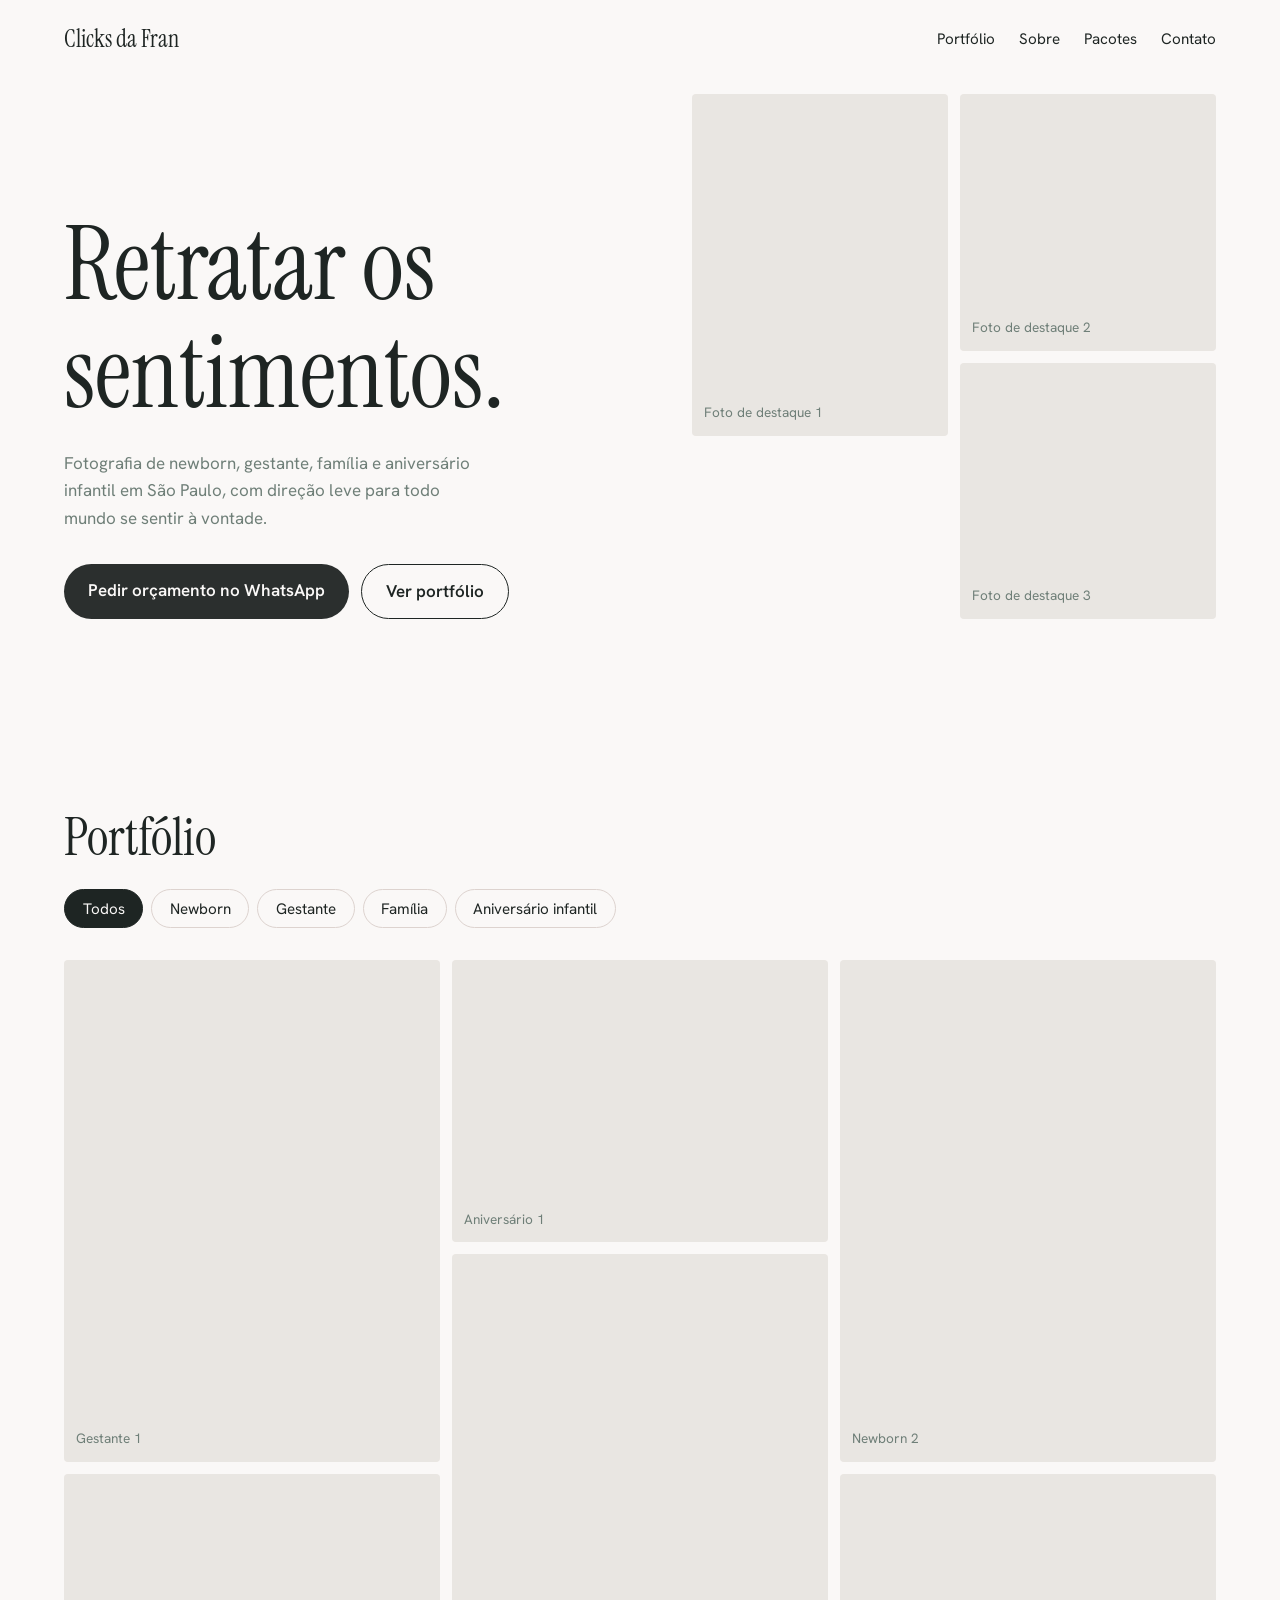
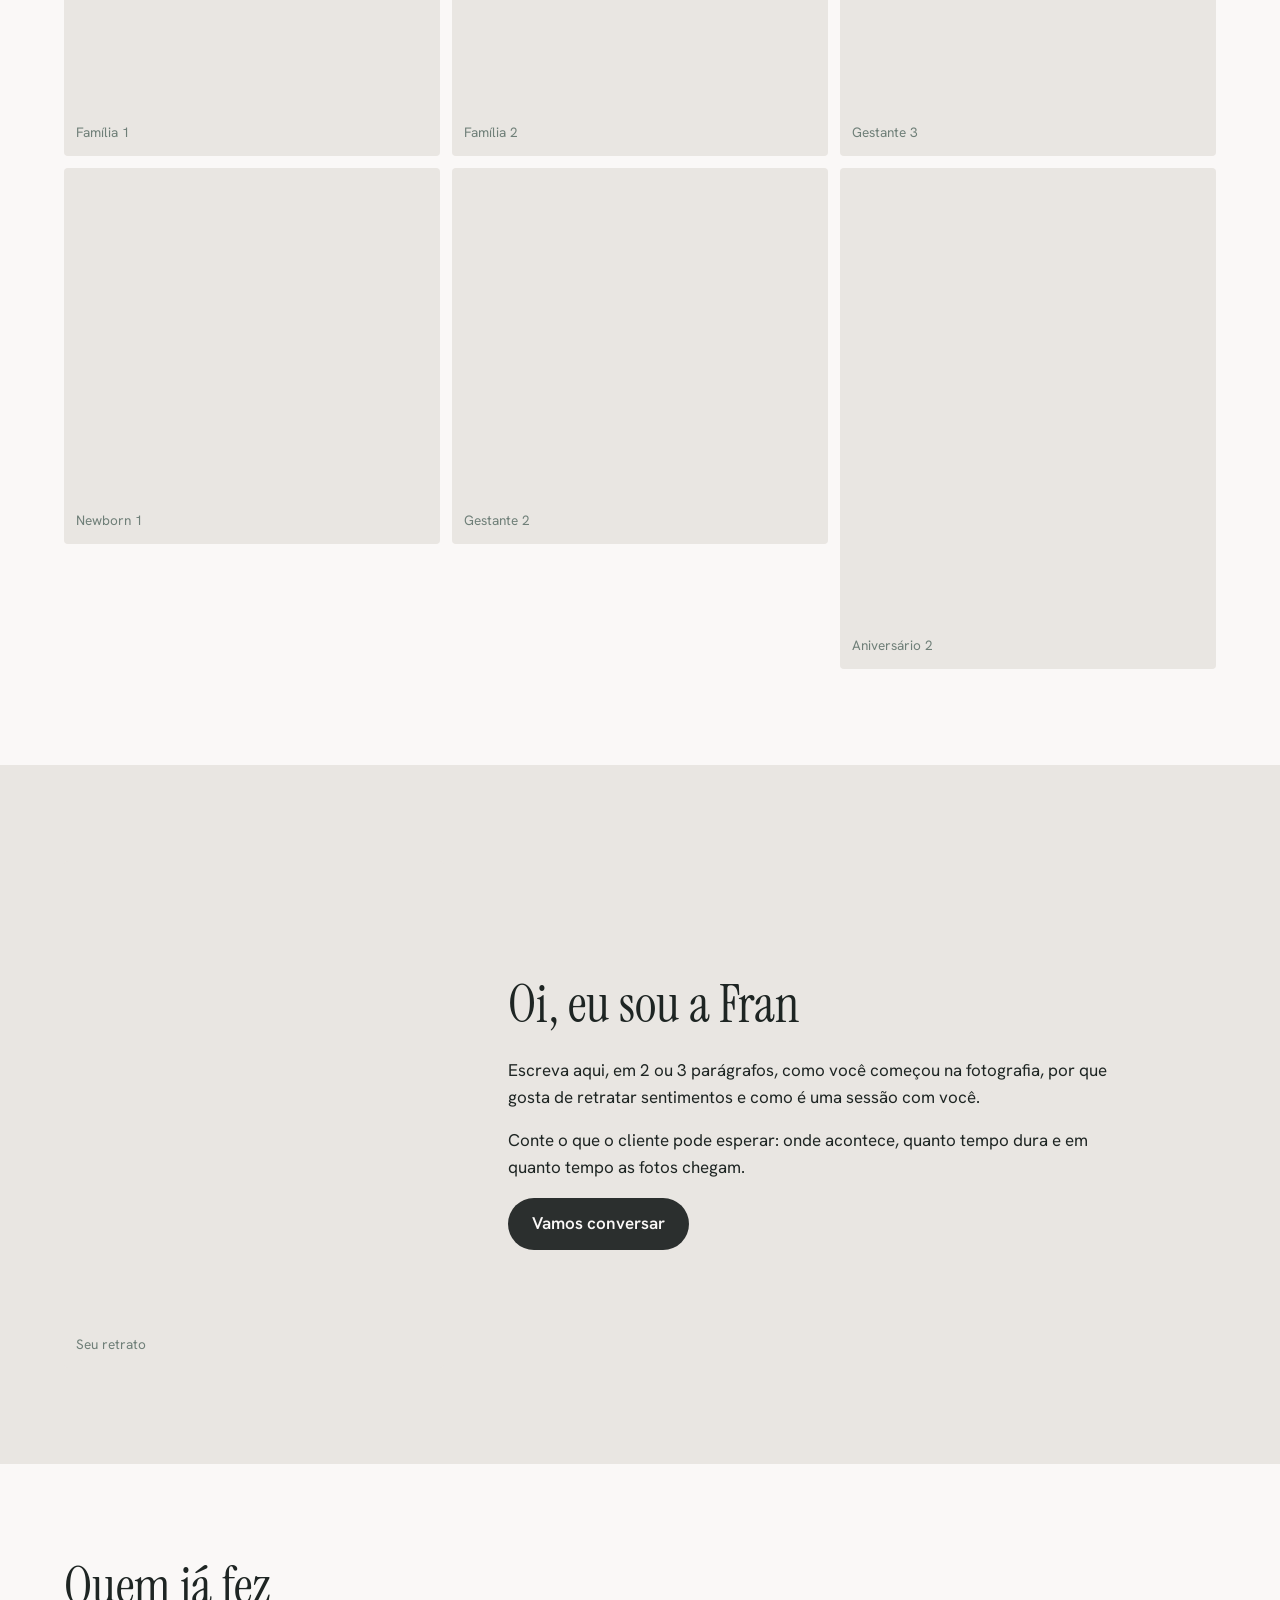
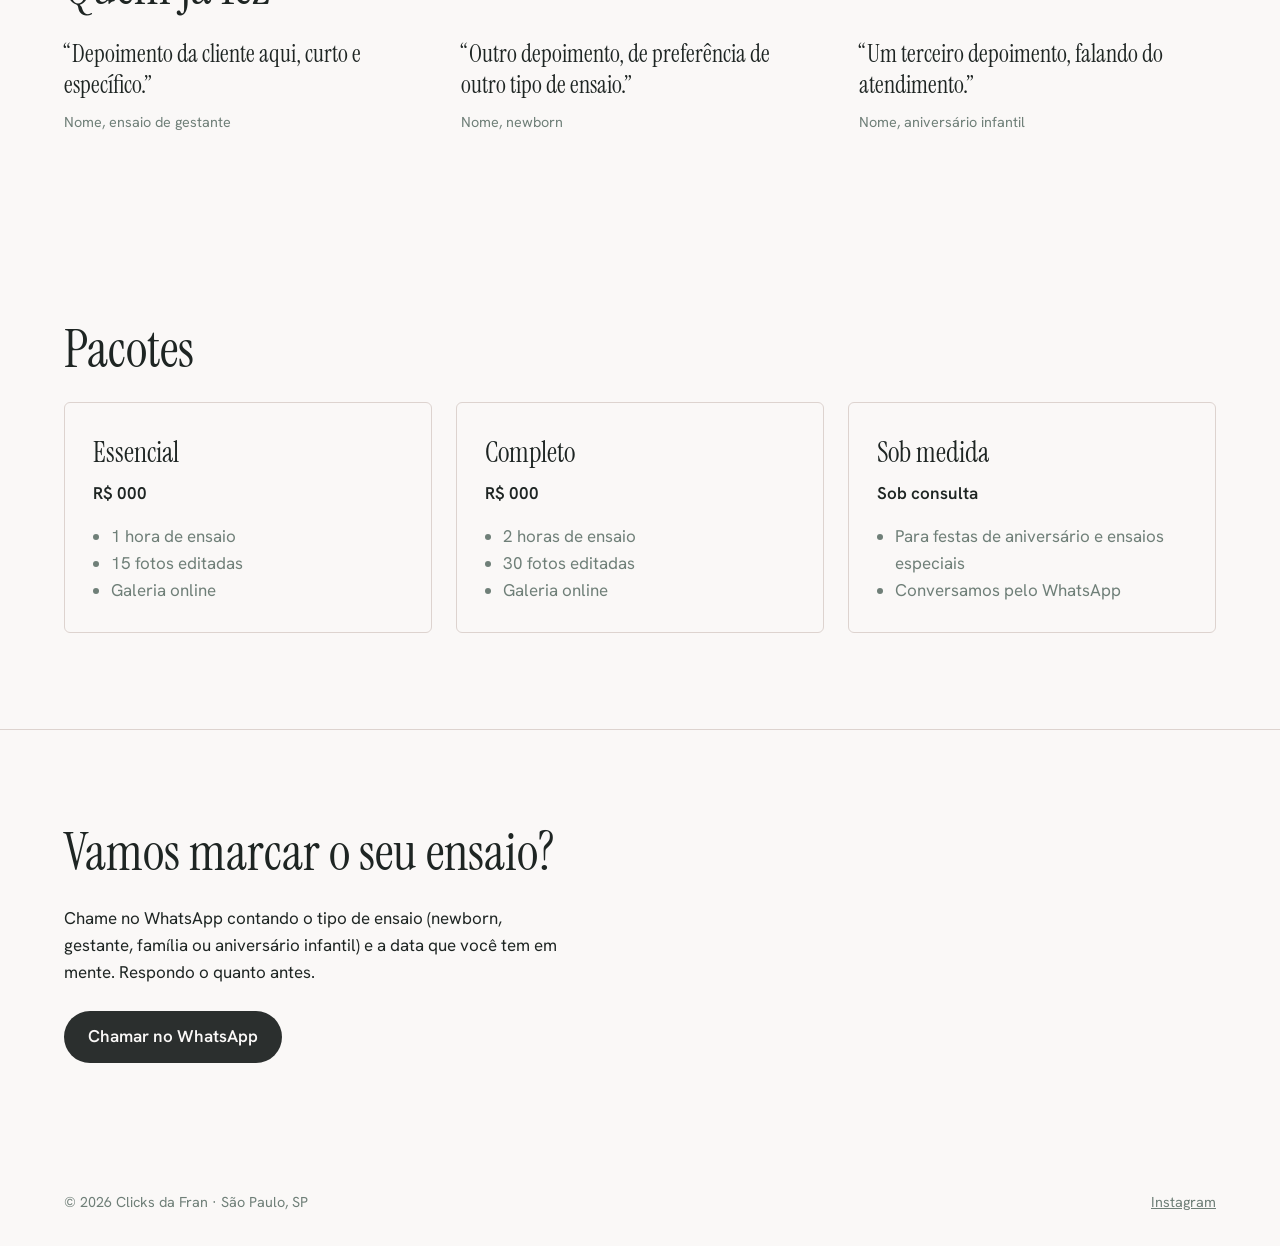
==== index.html @ a13f7613 "first commit" ====
<!DOCTYPE html>
<html lang="pt-BR">
<head>
<meta charset="utf-8">
<meta name="viewport" content="width=device-width, initial-scale=1">
<title>Clicks da Fran | Fotografia de newborn, gestante, família e aniversário infantil em São Paulo</title>
<meta name="description" content="Retratar os sentimentos: fotografia de newborn, gestante, família e aniversário infantil em São Paulo. Veja o portfólio e peça seu orçamento pelo WhatsApp.">
<link rel="canonical" href="https://clicksdafran.com.br/">
<link rel="preconnect" href="https://fonts.googleapis.com">
<link rel="preconnect" href="https://fonts.gstatic.com" crossorigin>
<link href="https://fonts.googleapis.com/css2?family=Hanken+Grotesk:wght@400;500;600&family=Instrument+Serif:ital@0;1&display=swap" rel="stylesheet">
<script type="application/ld+json">
{"@context":"https://schema.org","@type":"Photographer","name":"Clicks da Fran","url":"https://clicksdafran.com.br/","areaServed":"São Paulo","address":{"@type":"PostalAddress","addressLocality":"São Paulo","addressRegion":"SP","addressCountry":"BR"}}
</script>
<style>
:root{
  --papel:#FAF8F7; --tinta:#1E2523; --verde:#2B2F2E; --rosa:#E9E6E2; --musgo:#6F7F78; --linha:#DDD3CF;
  --serif:"Instrument Serif",Georgia,serif; --sans:"Hanken Grotesk",system-ui,sans-serif;
  --pad:clamp(1.25rem,5vw,4rem);
}
@media (prefers-color-scheme:dark){
  :root{--papel:#171C1B;--tinta:#F1ECEA;--verde:#D9D6D1;--rosa:#262A29;--musgo:#98A8A1;--linha:#323A38}
}
*{box-sizing:border-box;margin:0}
html{scroll-behavior:smooth}
body{font-family:var(--sans);background:var(--papel);color:var(--tinta);line-height:1.6;font-size:1.0625rem}
img{max-width:100%;display:block}
a{color:inherit}
:focus-visible{outline:3px solid var(--verde);outline-offset:3px}
@media (prefers-reduced-motion:reduce){html{scroll-behavior:auto}*{transition:none!important;animation:none!important}}

header{display:flex;justify-content:space-between;align-items:center;gap:1rem;padding:1.25rem var(--pad)}
.marca{font-family:var(--serif);font-size:1.5rem;text-decoration:none}
nav{display:flex;gap:1.5rem;font-size:.95rem}
nav a{text-decoration:none}
nav a:hover{text-decoration:underline}
@media (max-width:640px){nav a:not(.zap-nav){display:none}}

.btn{display:inline-block;background:var(--verde);color:var(--papel);padding:.8rem 1.5rem;border-radius:999px;text-decoration:none;font-weight:600;border:0;cursor:pointer;font:inherit;font-weight:600}
.btn:hover{opacity:.9}
.btn.vazado{background:transparent;color:var(--tinta);border:1.5px solid var(--tinta)}

section{padding:clamp(3rem,8vw,6rem) var(--pad)}
h1,h2{font-family:var(--serif);font-weight:400;line-height:1.05}
h1{font-size:clamp(2.75rem,8vw,6.5rem);max-width:14ch}
h2{font-size:clamp(2rem,4.5vw,3.25rem);margin-bottom:1.5rem}

/* Hero: título grande à esquerda, mosaico de fotos à direita */
.hero{display:grid;grid-template-columns:1.1fr 1fr;gap:clamp(1.5rem,4vw,4rem);align-items:end;padding-top:1rem}
.hero p{max-width:42ch;margin:1.5rem 0 2rem;color:var(--musgo)}
.hero .acoes{display:flex;gap:.75rem;flex-wrap:wrap}
.mosaico{display:grid;grid-template-columns:1fr 1fr;gap:.75rem}
.mosaico .foto:first-child{grid-row:span 2}
@media (max-width:820px){.hero{grid-template-columns:1fr}}

/* Fotos: troque cada .foto por uma <img>, veja o README no fim do arquivo */
.foto{background:var(--rosa);border-radius:4px;overflow:hidden;position:relative}
.foto img{width:100%;height:100%;object-fit:cover}
.foto.v{aspect-ratio:3/4}.foto.h{aspect-ratio:4/3}.foto.q{aspect-ratio:1}
.foto:not(:has(img))::after{content:attr(data-nome);position:absolute;inset:auto 0 0 0;padding:.75rem;font-size:.85rem;color:var(--musgo)}

/* Galeria com filtro */
.filtros{display:flex;gap:.5rem;flex-wrap:wrap;margin-bottom:2rem}
.filtros button{font:inherit;font-size:.95rem;background:none;color:var(--tinta);border:1.5px solid var(--linha);border-radius:999px;padding:.4rem 1.1rem;cursor:pointer}
.filtros button[aria-pressed="true"]{background:var(--tinta);color:var(--papel);border-color:var(--tinta)}
.galeria{columns:3 240px;column-gap:.75rem}
.galeria .foto{break-inside:avoid;margin-bottom:.75rem}
.galeria .foto[hidden]{display:none}

/* Sobre */
.sobre{display:grid;grid-template-columns:minmax(0,380px) 1fr;gap:clamp(1.5rem,5vw,5rem);align-items:center;background:var(--rosa)}
.sobre p{max-width:60ch;margin-bottom:1rem}
@media (max-width:820px){.sobre{grid-template-columns:1fr}}

/* Depoimentos */
.depoimentos{display:grid;grid-template-columns:repeat(auto-fit,minmax(260px,1fr));gap:2.5rem}
blockquote{font-family:var(--serif);font-size:1.5rem;line-height:1.3}
blockquote footer{font-family:var(--sans);font-size:.9rem;color:var(--musgo);margin-top:.75rem}

/* Pacotes */
.pacotes{display:grid;grid-template-columns:repeat(auto-fit,minmax(240px,1fr));gap:1.5rem}
.pacote{border:1.5px solid var(--linha);border-radius:6px;padding:1.75rem}
.pacote h3{font-family:var(--serif);font-weight:400;font-size:1.75rem}
.pacote .preco{font-weight:600;margin:.25rem 0 1rem}
.pacote ul{padding-left:1.1rem;color:var(--musgo)}

/* Contato */
.contato{text-align:left;border-top:1px solid var(--linha)}
.contato p{max-width:50ch;margin-bottom:1.5rem}
footer.rodape{padding:2rem var(--pad);font-size:.9rem;color:var(--musgo);display:flex;justify-content:space-between;flex-wrap:wrap;gap:.5rem}
</style>
</head>
<body>

<header>
  <a class="marca" href="#topo">Clicks da Fran</a>
  <nav aria-label="Principal">
    <a href="#portfolio">Portfólio</a>
    <a href="#sobre">Sobre</a>
    <a href="#pacotes">Pacotes</a>
    <a class="zap-nav" href="#contato">Contato</a>
  </nav>
</header>

<main id="topo">
  <section class="hero">
    <div>
      <h1>Retratar os sentimentos.</h1>
      <p>Fotografia de newborn, gestante, família e aniversário infantil em São Paulo, com direção leve para todo mundo se sentir à vontade.</p>
      <div class="acoes">
        <a class="btn" href="https://whats.link/clicksdafrann" target="_blank" rel="noopener">Pedir orçamento no WhatsApp</a>
        <a class="btn vazado" href="#portfolio">Ver portfólio</a>
      </div>
    </div>
    <div class="mosaico">
      <div class="foto v" data-nome="Foto de destaque 1"><!-- <img src="fotos/destaque-1.jpg" alt="Retrato em preto e branco de newborn" width="800" height="1066"> --></div>
      <div class="foto q" data-nome="Foto de destaque 2"></div>
      <div class="foto q" data-nome="Foto de destaque 3"></div>
    </div>
  </section>

  <section id="portfolio">
    <h2>Portfólio</h2>
    <div class="filtros" role="group" aria-label="Filtrar por tipo de ensaio">
      <button aria-pressed="true" data-filtro="todos">Todos</button>
      <button aria-pressed="false" data-filtro="newborn">Newborn</button>
      <button aria-pressed="false" data-filtro="gestante">Gestante</button>
      <button aria-pressed="false" data-filtro="familia">Família</button>
      <button aria-pressed="false" data-filtro="aniversario">Aniversário infantil</button>
    </div>
    <div class="galeria">
      <div class="foto v" data-tipo="gestante" data-nome="Gestante 1"></div>
      <div class="foto h" data-tipo="familia" data-nome="Família 1"></div>
      <div class="foto q" data-tipo="newborn" data-nome="Newborn 1"></div>
      <div class="foto h" data-tipo="aniversario" data-nome="Aniversário 1"></div>
      <div class="foto v" data-tipo="familia" data-nome="Família 2"></div>
      <div class="foto q" data-tipo="gestante" data-nome="Gestante 2"></div>
      <div class="foto v" data-tipo="newborn" data-nome="Newborn 2"></div>
      <div class="foto h" data-tipo="gestante" data-nome="Gestante 3"></div>
      <div class="foto v" data-tipo="aniversario" data-nome="Aniversário 2"></div>
    </div>
  </section>

  <section class="sobre" id="sobre">
    <div class="foto v" data-nome="Seu retrato"></div>
    <div>
      <h2>Oi, eu sou a Fran</h2>
      <p>Escreva aqui, em 2 ou 3 parágrafos, como você começou na fotografia, por que gosta de retratar sentimentos e como é uma sessão com você.</p>
      <p>Conte o que o cliente pode esperar: onde acontece, quanto tempo dura e em quanto tempo as fotos chegam.</p>
      <a class="btn" href="#contato">Vamos conversar</a>
    </div>
  </section>

  <section id="depoimentos">
    <h2>Quem já fez</h2>
    <div class="depoimentos">
      <blockquote>“Depoimento da cliente aqui, curto e específico.”<footer>Nome, ensaio de gestante</footer></blockquote>
      <blockquote>“Outro depoimento, de preferência de outro tipo de ensaio.”<footer>Nome, newborn</footer></blockquote>
      <blockquote>“Um terceiro depoimento, falando do atendimento.”<footer>Nome, aniversário infantil</footer></blockquote>
    </div>
  </section>

  <section id="pacotes">
    <h2>Pacotes</h2>
    <div class="pacotes">
      <article class="pacote"><h3>Essencial</h3><p class="preco">R$ 000</p><ul><li>1 hora de ensaio</li><li>15 fotos editadas</li><li>Galeria online</li></ul></article>
      <article class="pacote"><h3>Completo</h3><p class="preco">R$ 000</p><ul><li>2 horas de ensaio</li><li>30 fotos editadas</li><li>Galeria online</li></ul></article>
      <article class="pacote"><h3>Sob medida</h3><p class="preco">Sob consulta</p><ul><li>Para festas de aniversário e ensaios especiais</li><li>Conversamos pelo WhatsApp</li></ul></article>
    </div>
  </section>

  <section class="contato" id="contato">
    <h2>Vamos marcar o seu ensaio?</h2>
    <p>Chame no WhatsApp contando o tipo de ensaio (newborn, gestante, família ou aniversário infantil) e a data que você tem em mente. Respondo o quanto antes.</p>
    <a class="btn" href="https://whats.link/clicksdafrann" target="_blank" rel="noopener">Chamar no WhatsApp</a>
  </section>
</main>

<footer class="rodape">
  <span>© <span id="ano"></span> Clicks da Fran · São Paulo, SP</span>
  <a href="https://instagram.com/clicksdafran" target="_blank" rel="noopener">Instagram</a>
</footer>

<script>
  document.getElementById('ano').textContent = new Date().getFullYear();
  const botoes = document.querySelectorAll('.filtros button');
  const fotos = document.querySelectorAll('.galeria .foto');
  botoes.forEach(b => b.addEventListener('click', () => {
    botoes.forEach(x => x.setAttribute('aria-pressed', x === b));
    fotos.forEach(f => f.hidden = b.dataset.filtro !== 'todos' && f.dataset.tipo !== b.dataset.filtro);
  }));
</script>

<!--
README rápido
1. Fotos: crie a pasta fotos/ e, dentro de cada <div class="foto">, coloque:
   <img src="fotos/nome.jpg" alt="descrição da foto" width="800" height="1066" loading="lazy">
   Use WebP/JPG com no máximo ~200 KB por foto. Mantenha a classe v (vertical), h (horizontal) ou q (quadrada).
2. WhatsApp: os botões usam https://whats.link/clicksdafrann (o mesmo link da bio do Instagram). Confira se está correto.
3. Textos e valores: edite as seções Sobre, Depoimentos e Pacotes (ou apague Pacotes e o link do menu).
4. Publicar: suba a pasta no Cloudflare Pages, Netlify ou GitHub Pages e depois aponte o domínio.
-->
</body>
</html>
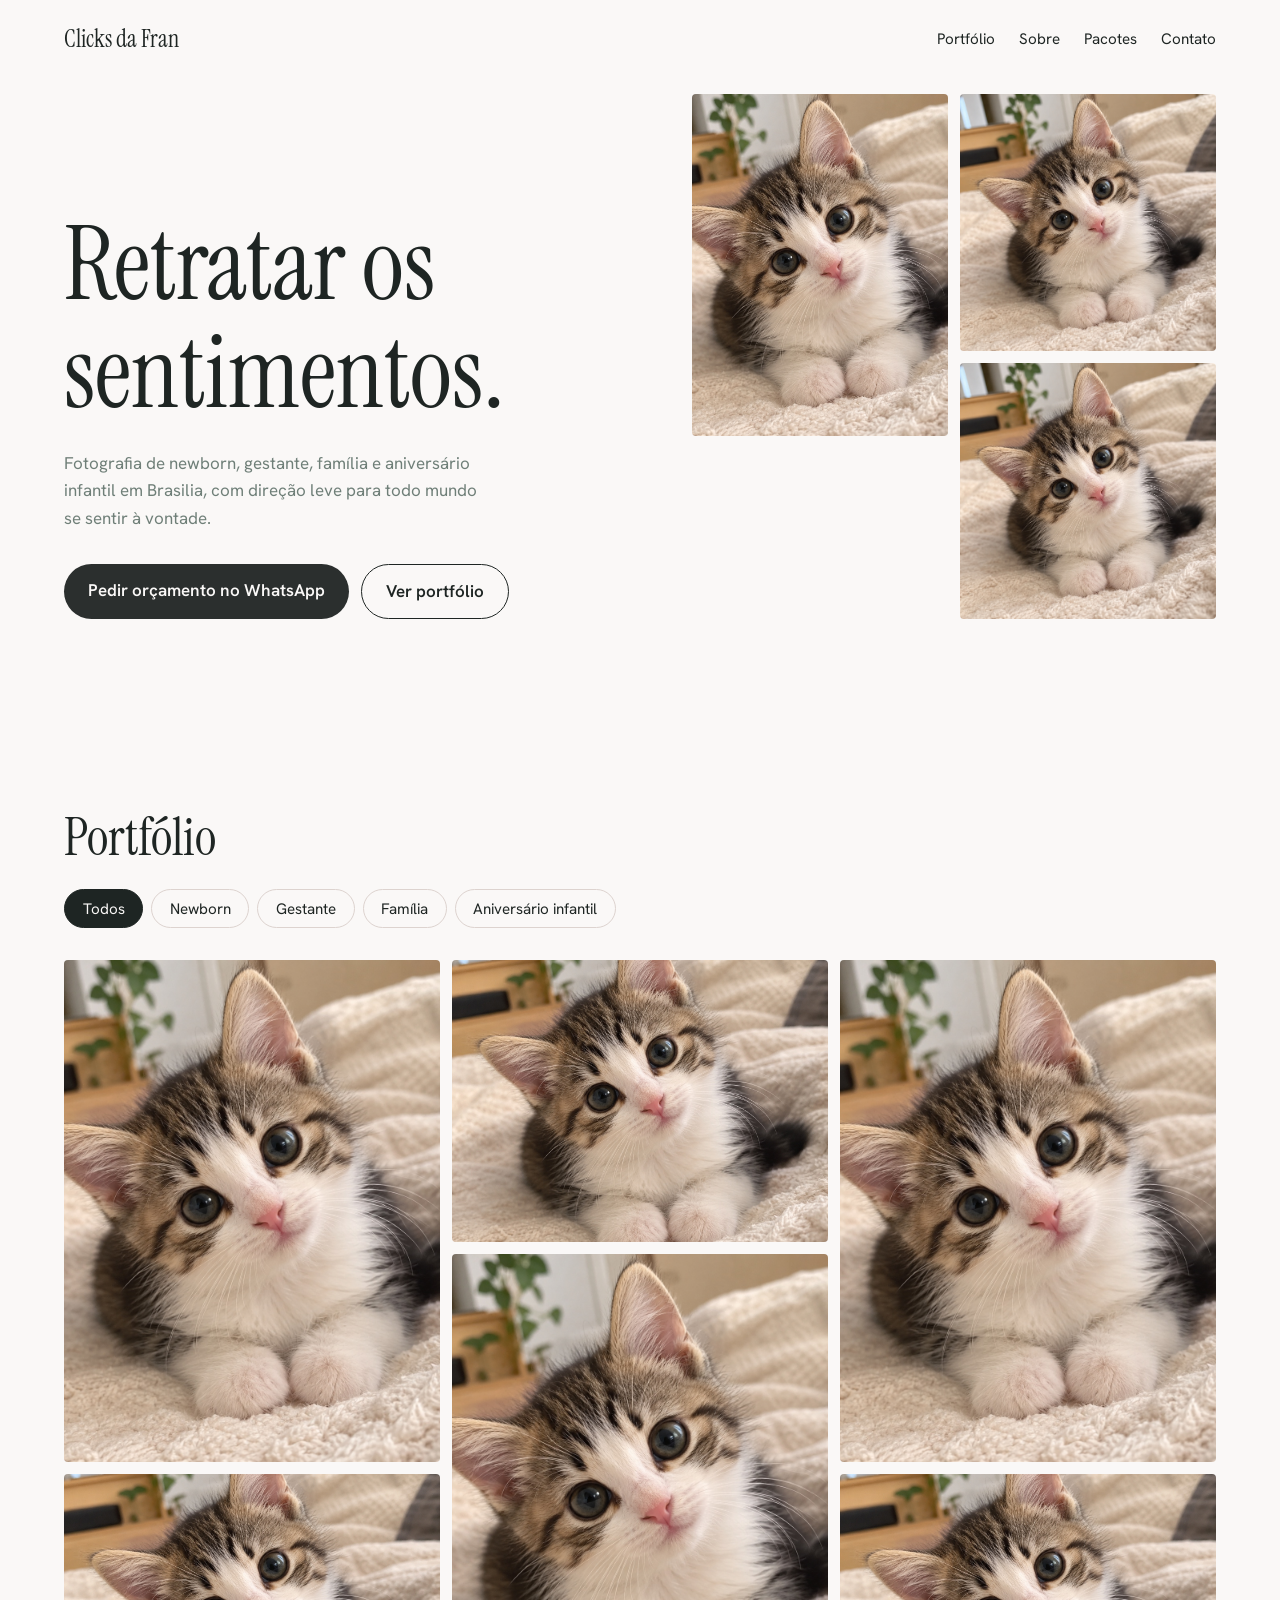
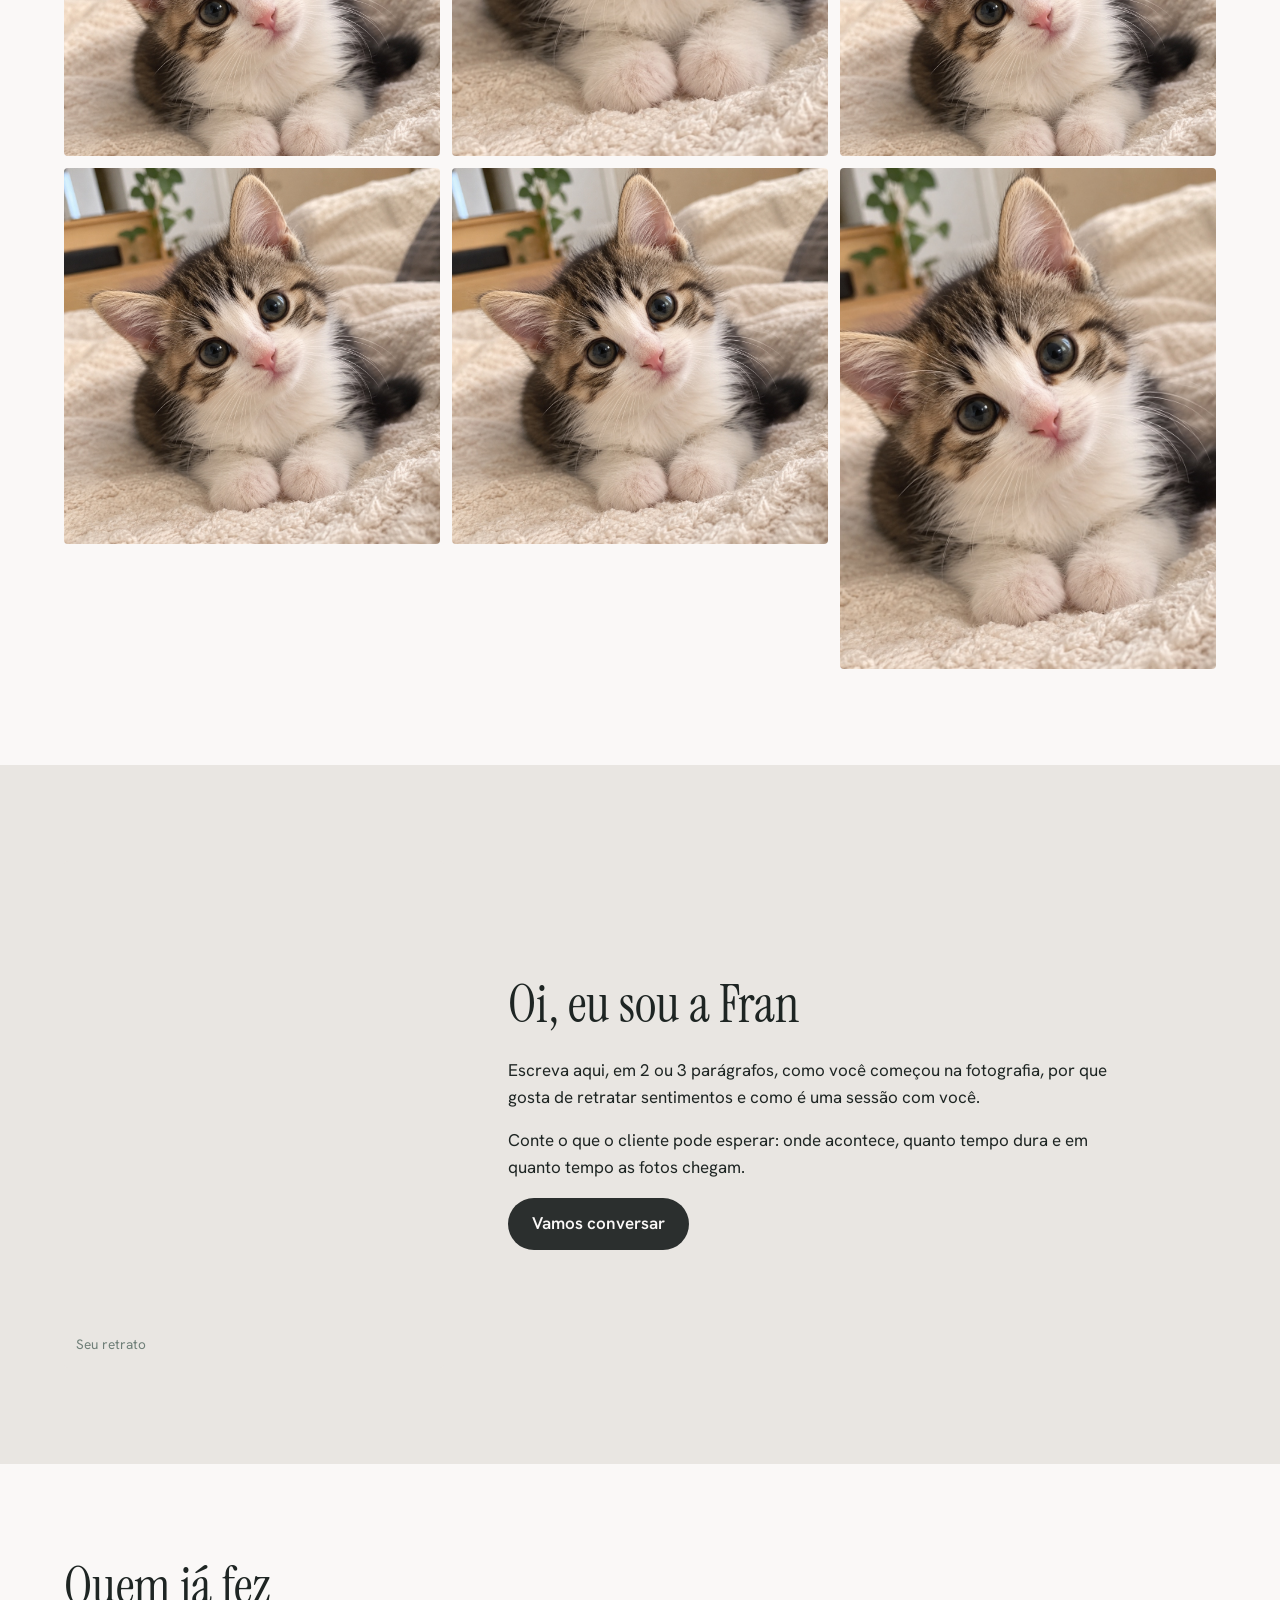
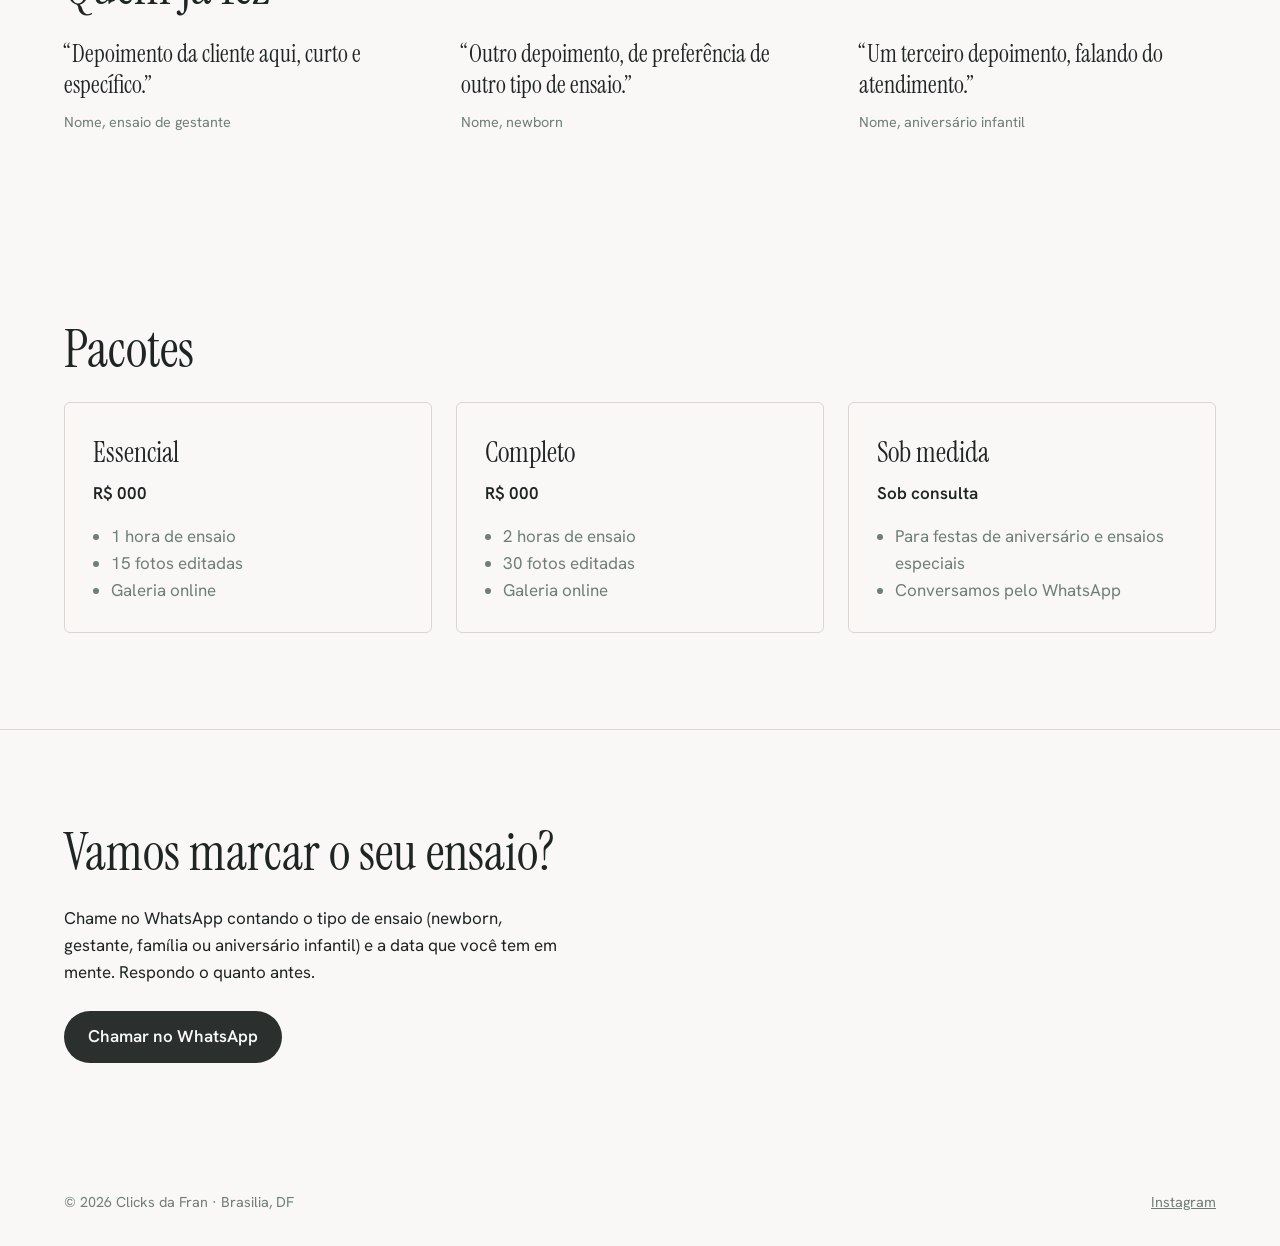
==== commit 8adb226f: "adicionar foto" ====
--- a/index.html
+++ b/index.html
@@ -3,14 +3,14 @@
 <head>
 <meta charset="utf-8">
 <meta name="viewport" content="width=device-width, initial-scale=1">
-<title>Clicks da Fran | Fotografia de newborn, gestante, família e aniversário infantil em São Paulo</title>
-<meta name="description" content="Retratar os sentimentos: fotografia de newborn, gestante, família e aniversário infantil em São Paulo. Veja o portfólio e peça seu orçamento pelo WhatsApp.">
+<title>Clicks da Fran | Fotografia de newborn, gestante, família e aniversário infantil em Brasilia</title>
+<meta name="description" content="Retratar os sentimentos: fotografia de newborn, gestante, família e aniversário infantil em Brasilia. Veja o portfólio e peça seu orçamento pelo WhatsApp.">
 <link rel="canonical" href="https://clicksdafran.com.br/">
 <link rel="preconnect" href="https://fonts.googleapis.com">
 <link rel="preconnect" href="https://fonts.gstatic.com" crossorigin>
 <link href="https://fonts.googleapis.com/css2?family=Hanken+Grotesk:wght@400;500;600&family=Instrument+Serif:ital@0;1&display=swap" rel="stylesheet">
 <script type="application/ld+json">
-{"@context":"https://schema.org","@type":"Photographer","name":"Clicks da Fran","url":"https://clicksdafran.com.br/","areaServed":"São Paulo","address":{"@type":"PostalAddress","addressLocality":"São Paulo","addressRegion":"SP","addressCountry":"BR"}}
+{"@context":"https://schema.org","@type":"Photographer","name":"Clicks da Fran","url":"https://clicksdafran.com.br/","areaServed":"Brasilia","address":{"@type":"PostalAddress","addressLocality":"Brasilia","addressRegion":"DF","addressCountry":"BR"}}
 </script>
 <style>
 :root{
@@ -106,16 +106,22 @@
   <section class="hero">
     <div>
       <h1>Retratar os sentimentos.</h1>
-      <p>Fotografia de newborn, gestante, família e aniversário infantil em São Paulo, com direção leve para todo mundo se sentir à vontade.</p>
+      <p>Fotografia de newborn, gestante, família e aniversário infantil em Brasilia, com direção leve para todo mundo se sentir à vontade.</p>
       <div class="acoes">
         <a class="btn" href="https://whats.link/clicksdafrann" target="_blank" rel="noopener">Pedir orçamento no WhatsApp</a>
         <a class="btn vazado" href="#portfolio">Ver portfólio</a>
       </div>
     </div>
     <div class="mosaico">
-      <div class="foto v" data-nome="Foto de destaque 1"><!-- <img src="fotos/destaque-1.jpg" alt="Retrato em preto e branco de newborn" width="800" height="1066"> --></div>
-      <div class="foto q" data-nome="Foto de destaque 2"></div>
-      <div class="foto q" data-nome="Foto de destaque 3"></div>
+      <div class="foto v" data-nome="Foto de destaque 1">
+        <img src="fotos/gato.jpg" alt="descrição da foto" width="800" height="1066" loading="lazy">
+      </div>
+      <div class="foto q" data-nome="Foto de destaque 2">
+        <img src="fotos/gato.jpg" alt="descrição da foto" width="800" height="1066" loading="lazy">
+      </div>
+      <div class="foto q" data-nome="Foto de destaque 3">
+        <img src="fotos/gato.jpg" alt="descrição da foto" width="800" height="1066" loading="lazy">
+      </div>
     </div>
   </section>
 
@@ -129,15 +135,33 @@
       <button aria-pressed="false" data-filtro="aniversario">Aniversário infantil</button>
     </div>
     <div class="galeria">
-      <div class="foto v" data-tipo="gestante" data-nome="Gestante 1"></div>
-      <div class="foto h" data-tipo="familia" data-nome="Família 1"></div>
-      <div class="foto q" data-tipo="newborn" data-nome="Newborn 1"></div>
-      <div class="foto h" data-tipo="aniversario" data-nome="Aniversário 1"></div>
-      <div class="foto v" data-tipo="familia" data-nome="Família 2"></div>
-      <div class="foto q" data-tipo="gestante" data-nome="Gestante 2"></div>
-      <div class="foto v" data-tipo="newborn" data-nome="Newborn 2"></div>
-      <div class="foto h" data-tipo="gestante" data-nome="Gestante 3"></div>
-      <div class="foto v" data-tipo="aniversario" data-nome="Aniversário 2"></div>
+      <div class="foto v" data-tipo="gestante" data-nome="Gestante 1">
+        <img src="fotos/gato.jpg" alt="descrição da foto" width="800" height="1066" loading="lazy">
+      </div>
+      <div class="foto h" data-tipo="familia" data-nome="Família 1">
+        <img src="fotos/gato.jpg" alt="descrição da foto" width="800" height="1066" loading="lazy">
+      </div>
+      <div class="foto q" data-tipo="newborn" data-nome="Newborn 1">
+        <img src="fotos/gato.jpg" alt="descrição da foto" width="800" height="1066" loading="lazy">
+      </div>
+      <div class="foto h" data-tipo="aniversario" data-nome="Aniversário 1">
+        <img src="fotos/gato.jpg" alt="descrição da foto" width="800" height="1066" loading="lazy">
+      </div>
+      <div class="foto v" data-tipo="familia" data-nome="Família 2">
+        <img src="fotos/gato.jpg" alt="descrição da foto" width="800" height="1066" loading="lazy">
+      </div>
+      <div class="foto q" data-tipo="gestante" data-nome="Gestante 2">
+        <img src="fotos/gato.jpg" alt="descrição da foto" width="800" height="1066" loading="lazy">
+      </div>
+      <div class="foto v" data-tipo="newborn" data-nome="Newborn 2">
+        <img src="fotos/gato.jpg" alt="descrição da foto" width="800" height="1066" loading="lazy">
+      </div>
+      <div class="foto h" data-tipo="gestante" data-nome="Gestante 3">
+        <img src="fotos/gato.jpg" alt="descrição da foto" width="800" height="1066" loading="lazy">
+      </div>
+      <div class="foto v" data-tipo="aniversario" data-nome="Aniversário 2">
+        <img src="fotos/gato.jpg" alt="descrição da foto" width="800" height="1066" loading="lazy">
+      </div>
     </div>
   </section>
 
@@ -177,7 +201,7 @@
 </main>
 
 <footer class="rodape">
-  <span>© <span id="ano"></span> Clicks da Fran · São Paulo, SP</span>
+  <span>© <span id="ano"></span> Clicks da Fran · Brasilia, DF</span>
   <a href="https://instagram.com/clicksdafran" target="_blank" rel="noopener">Instagram</a>
 </footer>
 
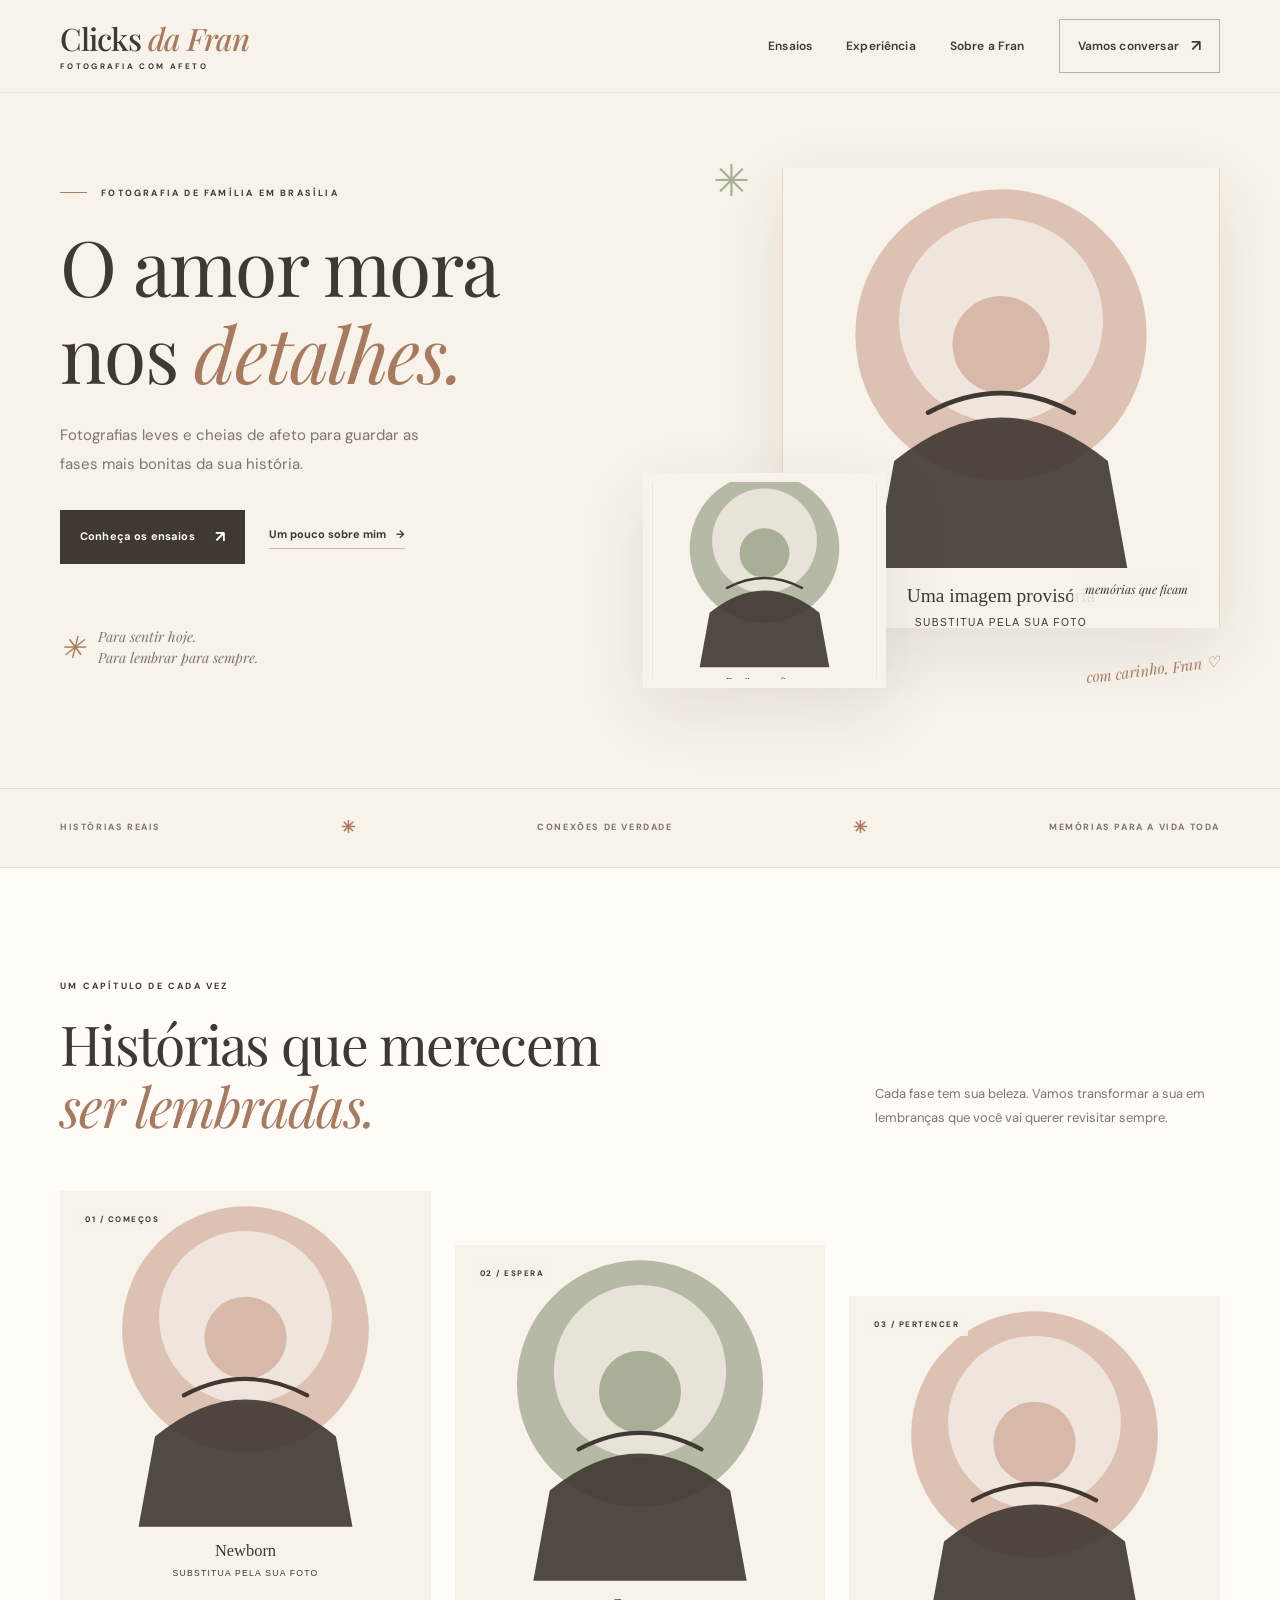
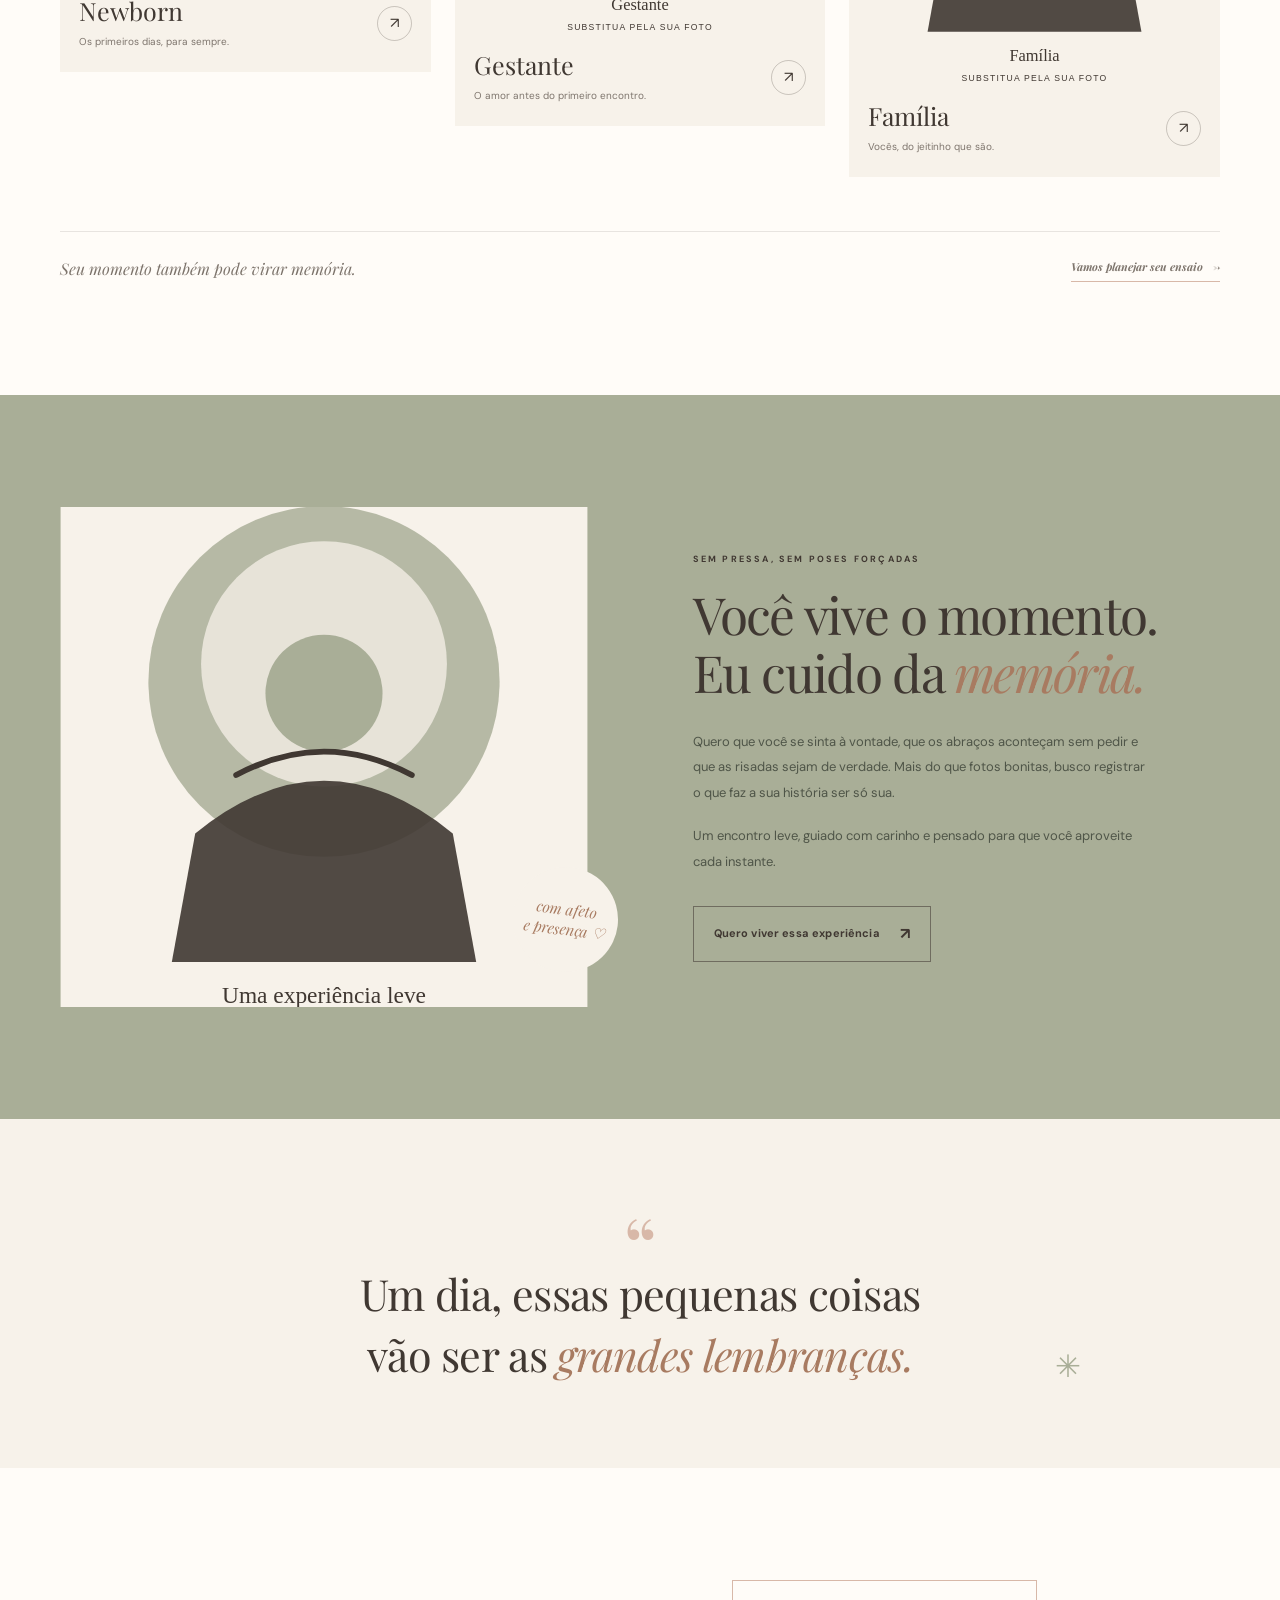
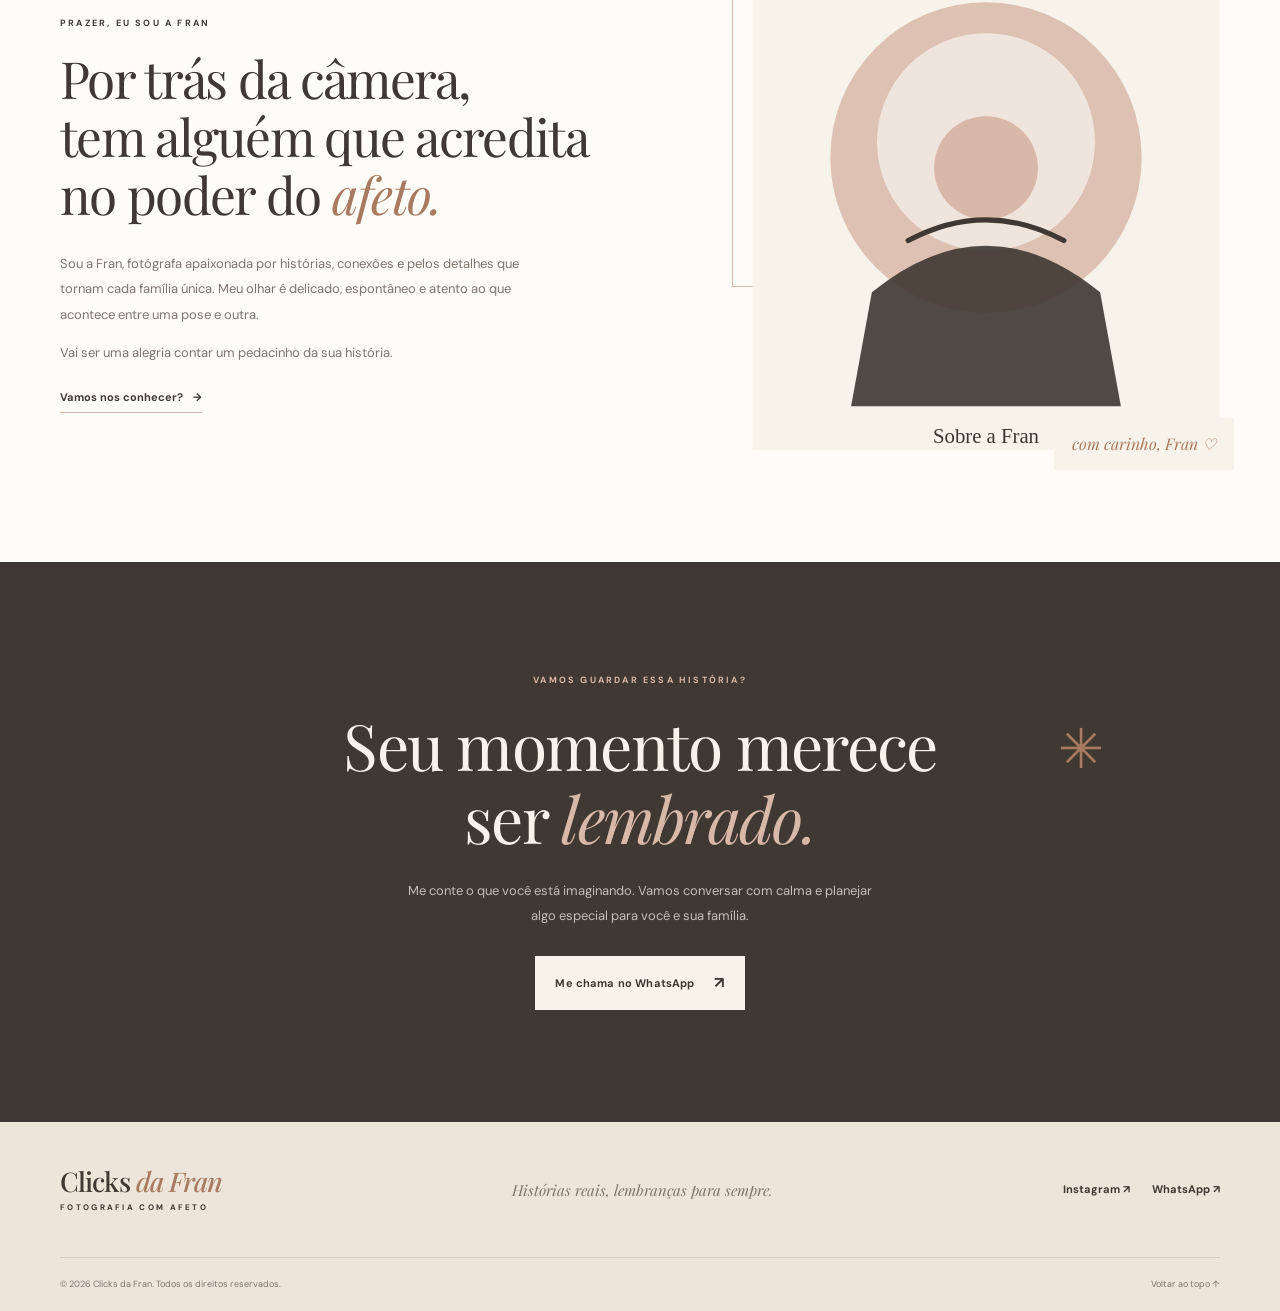
==== commit ef813093: "páginas de ensaio" ====
--- a/index.html
+++ b/index.html
@@ -1,228 +1,170 @@
-<!DOCTYPE html>
+<!doctype html>
 <html lang="pt-BR">
 <head>
-<meta charset="utf-8">
-<meta name="viewport" content="width=device-width, initial-scale=1">
-<title>Clicks da Fran | Fotografia de newborn, gestante, família e aniversário infantil em Brasilia</title>
-<meta name="description" content="Retratar os sentimentos: fotografia de newborn, gestante, família e aniversário infantil em Brasilia. Veja o portfólio e peça seu orçamento pelo WhatsApp.">
-<link rel="canonical" href="https://clicksdafran.com.br/">
-<link rel="preconnect" href="https://fonts.googleapis.com">
-<link rel="preconnect" href="https://fonts.gstatic.com" crossorigin>
-<link href="https://fonts.googleapis.com/css2?family=Hanken+Grotesk:wght@400;500;600&family=Instrument+Serif:ital@0;1&display=swap" rel="stylesheet">
-<script type="application/ld+json">
-{"@context":"https://schema.org","@type":"Photographer","name":"Clicks da Fran","url":"https://clicksdafran.com.br/","areaServed":"Brasilia","address":{"@type":"PostalAddress","addressLocality":"Brasilia","addressRegion":"DF","addressCountry":"BR"}}
-</script>
-<style>
-:root{
-  --papel:#FAF8F7; --tinta:#1E2523; --verde:#2B2F2E; --rosa:#E9E6E2; --musgo:#6F7F78; --linha:#DDD3CF;
-  --serif:"Instrument Serif",Georgia,serif; --sans:"Hanken Grotesk",system-ui,sans-serif;
-  --pad:clamp(1.25rem,5vw,4rem);
-}
-@media (prefers-color-scheme:dark){
-  :root{--papel:#171C1B;--tinta:#F1ECEA;--verde:#D9D6D1;--rosa:#262A29;--musgo:#98A8A1;--linha:#323A38}
-}
-*{box-sizing:border-box;margin:0}
-html{scroll-behavior:smooth}
-body{font-family:var(--sans);background:var(--papel);color:var(--tinta);line-height:1.6;font-size:1.0625rem}
-img{max-width:100%;display:block}
-a{color:inherit}
-:focus-visible{outline:3px solid var(--verde);outline-offset:3px}
-@media (prefers-reduced-motion:reduce){html{scroll-behavior:auto}*{transition:none!important;animation:none!important}}
-
-header{display:flex;justify-content:space-between;align-items:center;gap:1rem;padding:1.25rem var(--pad)}
-.marca{font-family:var(--serif);font-size:1.5rem;text-decoration:none}
-nav{display:flex;gap:1.5rem;font-size:.95rem}
-nav a{text-decoration:none}
-nav a:hover{text-decoration:underline}
-@media (max-width:640px){nav a:not(.zap-nav){display:none}}
-
-.btn{display:inline-block;background:var(--verde);color:var(--papel);padding:.8rem 1.5rem;border-radius:999px;text-decoration:none;font-weight:600;border:0;cursor:pointer;font:inherit;font-weight:600}
-.btn:hover{opacity:.9}
-.btn.vazado{background:transparent;color:var(--tinta);border:1.5px solid var(--tinta)}
-
-section{padding:clamp(3rem,8vw,6rem) var(--pad)}
-h1,h2{font-family:var(--serif);font-weight:400;line-height:1.05}
-h1{font-size:clamp(2.75rem,8vw,6.5rem);max-width:14ch}
-h2{font-size:clamp(2rem,4.5vw,3.25rem);margin-bottom:1.5rem}
-
-/* Hero: título grande à esquerda, mosaico de fotos à direita */
-.hero{display:grid;grid-template-columns:1.1fr 1fr;gap:clamp(1.5rem,4vw,4rem);align-items:end;padding-top:1rem}
-.hero p{max-width:42ch;margin:1.5rem 0 2rem;color:var(--musgo)}
-.hero .acoes{display:flex;gap:.75rem;flex-wrap:wrap}
-.mosaico{display:grid;grid-template-columns:1fr 1fr;gap:.75rem}
-.mosaico .foto:first-child{grid-row:span 2}
-@media (max-width:820px){.hero{grid-template-columns:1fr}}
-
-/* Fotos: troque cada .foto por uma <img>, veja o README no fim do arquivo */
-.foto{background:var(--rosa);border-radius:4px;overflow:hidden;position:relative}
-.foto img{width:100%;height:100%;object-fit:cover}
-.foto.v{aspect-ratio:3/4}.foto.h{aspect-ratio:4/3}.foto.q{aspect-ratio:1}
-.foto:not(:has(img))::after{content:attr(data-nome);position:absolute;inset:auto 0 0 0;padding:.75rem;font-size:.85rem;color:var(--musgo)}
-
-/* Galeria com filtro */
-.filtros{display:flex;gap:.5rem;flex-wrap:wrap;margin-bottom:2rem}
-.filtros button{font:inherit;font-size:.95rem;background:none;color:var(--tinta);border:1.5px solid var(--linha);border-radius:999px;padding:.4rem 1.1rem;cursor:pointer}
-.filtros button[aria-pressed="true"]{background:var(--tinta);color:var(--papel);border-color:var(--tinta)}
-.galeria{columns:3 240px;column-gap:.75rem}
-.galeria .foto{break-inside:avoid;margin-bottom:.75rem}
-.galeria .foto[hidden]{display:none}
-
-/* Sobre */
-.sobre{display:grid;grid-template-columns:minmax(0,380px) 1fr;gap:clamp(1.5rem,5vw,5rem);align-items:center;background:var(--rosa)}
-.sobre p{max-width:60ch;margin-bottom:1rem}
-@media (max-width:820px){.sobre{grid-template-columns:1fr}}
-
-/* Depoimentos */
-.depoimentos{display:grid;grid-template-columns:repeat(auto-fit,minmax(260px,1fr));gap:2.5rem}
-blockquote{font-family:var(--serif);font-size:1.5rem;line-height:1.3}
-blockquote footer{font-family:var(--sans);font-size:.9rem;color:var(--musgo);margin-top:.75rem}
-
-/* Pacotes */
-.pacotes{display:grid;grid-template-columns:repeat(auto-fit,minmax(240px,1fr));gap:1.5rem}
-.pacote{border:1.5px solid var(--linha);border-radius:6px;padding:1.75rem}
-.pacote h3{font-family:var(--serif);font-weight:400;font-size:1.75rem}
-.pacote .preco{font-weight:600;margin:.25rem 0 1rem}
-.pacote ul{padding-left:1.1rem;color:var(--musgo)}
-
-/* Contato */
-.contato{text-align:left;border-top:1px solid var(--linha)}
-.contato p{max-width:50ch;margin-bottom:1.5rem}
-footer.rodape{padding:2rem var(--pad);font-size:.9rem;color:var(--musgo);display:flex;justify-content:space-between;flex-wrap:wrap;gap:.5rem}
-</style>
+  <meta charset="utf-8">
+  <meta name="viewport" content="width=device-width, initial-scale=1">
+  <meta name="theme-color" content="#F7F2EA">
+  <meta name="description" content="Fotografia de família, gestante e recém-nascidos em Brasília. Memórias delicadas, verdadeiras e cheias de afeto com a Clicks da Fran.">
+  <title>Clicks da Fran | Fotografia com afeto</title>
+  <link rel="icon" href="assets/favicon.svg" type="image/svg+xml">
+  <link rel="preconnect" href="https://fonts.googleapis.com">
+  <link rel="preconnect" href="https://fonts.gstatic.com" crossorigin>
+  <link href="https://fonts.googleapis.com/css2?family=DM+Sans:wght@400;500;600;700&family=Playfair+Display:ital,wght@0,400;0,500;0,600;1,400;1,500&display=swap" rel="stylesheet">
+  <link rel="stylesheet" href="css/style.css">
+  <script src="js/main.js" defer></script>
 </head>
 <body>
+  <a class="skip-link" href="#conteudo">Pular para o conteúdo</a>
+  <header class="site-header" id="topo">
+    <div class="container header-inner">
+      <a class="brand" href="#topo" aria-label="Clicks da Fran — início">
+        <span class="brand-script">Clicks <span>da Fran</span></span>
+        <span class="brand-caption">FOTOGRAFIA COM AFETO</span>
+      </a>
+      <button class="menu-toggle" type="button" aria-label="Abrir menu" aria-expanded="false" aria-controls="main-nav">
+        <span></span><span></span>
+      </button>
+      <nav class="main-nav" id="main-nav" aria-label="Navegação principal">
+        <a href="#ensaios">Ensaios</a>
+        <a href="#experiencia">Experiência</a>
+        <a href="#sobre">Sobre a Fran</a>
+        <a class="nav-cta" href="#contato">Vamos conversar <span aria-hidden="true">↗</span></a>
+      </nav>
+    </div>
+  </header>
 
-<header>
-  <a class="marca" href="#topo">Clicks da Fran</a>
-  <nav aria-label="Principal">
-    <a href="#portfolio">Portfólio</a>
-    <a href="#sobre">Sobre</a>
-    <a href="#pacotes">Pacotes</a>
-    <a class="zap-nav" href="#contato">Contato</a>
-  </nav>
-</header>
+  <main id="conteudo">
+    <section class="hero section-pad">
+      <div class="container hero-grid">
+        <div class="hero-copy">
+          <p class="eyebrow"><span class="eyebrow-line"></span> FOTOGRAFIA DE FAMÍLIA EM BRASÍLIA</p>
+          <h1>O amor mora<br>nos <em>detalhes.</em></h1>
+          <p class="hero-description">Fotografias leves e cheias de afeto para guardar as fases mais bonitas da sua história.</p>
+          <div class="hero-actions">
+            <a class="button button-primary" href="#ensaios">Conheça os ensaios <span aria-hidden="true">↗</span></a>
+            <a class="text-link" href="#sobre">Um pouco sobre mim <span aria-hidden="true">→</span></a>
+          </div>
+          <div class="hero-note"><span class="note-star">✳</span><span>Para sentir hoje.<br>Para lembrar para sempre.</span></div>
+        </div>
+        <div class="hero-art" aria-label="Composição ilustrativa em tons naturais">
+          <div class="hero-photo hero-photo-main">
+            <img src="assets/images/hero-principal.svg" alt="Ilustração provisória para a foto principal do site">
+            <span class="photo-label">memórias que ficam</span>
+          </div>
+          <div class="hero-photo hero-photo-small">
+            <img src="assets/images/hero-detalhe.svg" alt="Ilustração provisória de detalhe afetivo">
+          </div>
+          <span class="hero-scribble" aria-hidden="true">com carinho, Fran ♡</span>
+          <span class="hero-ornament" aria-hidden="true">✳</span>
+        </div>
+      </div>
+    </section>
 
-<main id="topo">
-  <section class="hero">
-    <div>
-      <h1>Retratar os sentimentos.</h1>
-      <p>Fotografia de newborn, gestante, família e aniversário infantil em Brasilia, com direção leve para todo mundo se sentir à vontade.</p>
-      <div class="acoes">
-        <a class="btn" href="https://whats.link/clicksdafrann" target="_blank" rel="noopener">Pedir orçamento no WhatsApp</a>
-        <a class="btn vazado" href="#portfolio">Ver portfólio</a>
+    <section class="intro-strip">
+      <div class="container intro-strip-inner">
+        <span>Histórias reais</span><i aria-hidden="true">✳</i>
+        <span>Conexões de verdade</span><i aria-hidden="true">✳</i>
+        <span>Memórias para a vida toda</span>
+      </div>
+    </section>
+
+    <section class="section-pad portfolio-section" id="ensaios">
+      <div class="container">
+        <div class="section-heading">
+          <div>
+            <p class="eyebrow">UM CAPÍTULO DE CADA VEZ</p>
+            <h2>Histórias que merecem<br><em>ser lembradas.</em></h2>
+          </div>
+          <p class="section-intro">Cada fase tem sua beleza. Vamos transformar a sua em lembranças que você vai querer revisitar sempre.</p>
+        </div>
+        <div class="portfolio-grid">
+          <a class="portfolio-card portfolio-card-tall" href="newborn.html" aria-label="Conheça os ensaios newborn">
+            <img src="assets/images/ensaio-newborn.svg" alt="Ilustração provisória para ensaio newborn">
+            <span class="card-index">01 / COMEÇOS</span>
+            <span class="portfolio-card-caption"><span><strong>Newborn</strong><small>Os primeiros dias, para sempre.</small></span><span class="round-arrow" aria-hidden="true">↗</span></span>
+          </a>
+          <a class="portfolio-card portfolio-card-offset" href="gestante.html" aria-label="Conheça os ensaios de gestante">
+            <img src="assets/images/ensaio-gestante.svg" alt="Ilustração provisória para ensaio de gestante">
+            <span class="card-index">02 / ESPERA</span>
+            <span class="portfolio-card-caption"><span><strong>Gestante</strong><small>O amor antes do primeiro encontro.</small></span><span class="round-arrow" aria-hidden="true">↗</span></span>
+          </a>
+          <a class="portfolio-card portfolio-card-family" href="familia.html" aria-label="Conheça os ensaios de família">
+            <img src="assets/images/ensaio-familia.svg" alt="Ilustração provisória para ensaio de família">
+            <span class="card-index">03 / PERTENCER</span>
+            <span class="portfolio-card-caption"><span><strong>Família</strong><small>Vocês, do jeitinho que são.</small></span><span class="round-arrow" aria-hidden="true">↗</span></span>
+          </a>
+        </div>
+        <div class="portfolio-footnote"><span>Seu momento também pode virar memória.</span><a class="text-link" href="#contato">Vamos planejar seu ensaio <span aria-hidden="true">→</span></a></div>
+      </div>
+    </section>
+
+    <section class="experience-section section-pad" id="experiencia">
+      <div class="container experience-grid">
+        <div class="experience-image">
+          <img src="assets/images/experiencia.svg" alt="Ilustração provisória em tons naturais">
+          <span class="image-stamp">com afeto<br>e presença ♡</span>
+        </div>
+        <div class="experience-copy">
+          <p class="eyebrow">SEM PRESSA, SEM POSES FORÇADAS</p>
+          <h2>Você vive o momento.<br>Eu cuido da <em>memória.</em></h2>
+          <p>Quero que você se sinta à vontade, que os abraços aconteçam sem pedir e que as risadas sejam de verdade. Mais do que fotos bonitas, busco registrar o que faz a sua história ser só sua.</p>
+          <p>Um encontro leve, guiado com carinho e pensado para que você aproveite cada instante.</p>
+          <a class="button button-outline" href="#contato">Quero viver essa experiência <span aria-hidden="true">↗</span></a>
+        </div>
+      </div>
+    </section>
+
+    <section class="quote-section section-pad">
+      <div class="container quote-inner">
+        <span class="quote-mark" aria-hidden="true">“</span>
+        <p>Um dia, essas pequenas coisas<br>vão ser as <em>grandes lembranças.</em></p>
+        <span class="quote-flower" aria-hidden="true">✳</span>
+      </div>
+    </section>
+
+    <section class="section-pad about-section" id="sobre">
+      <div class="container about-grid">
+        <div class="about-copy">
+          <p class="eyebrow">PRAZER, EU SOU A FRAN</p>
+          <h2>Por trás da câmera,<br>tem alguém que acredita<br>no poder do <em>afeto.</em></h2>
+          <p>Sou a Fran, fotógrafa apaixonada por histórias, conexões e pelos detalhes que tornam cada família única. Meu olhar é delicado, espontâneo e atento ao que acontece entre uma pose e outra.</p>
+          <p>Vai ser uma alegria contar um pedacinho da sua história.</p>
+          <a class="text-link" href="#contato">Vamos nos conhecer? <span aria-hidden="true">→</span></a>
+        </div>
+        <div class="about-image">
+          <img src="assets/images/sobre-fran.svg" alt="Espaço reservado para uma foto da Fran">
+          <span class="about-image-caption">com carinho, Fran ♡</span>
+        </div>
+      </div>
+    </section>
+
+    <section class="contact-section section-pad" id="contato">
+      <div class="container contact-inner">
+        <p class="eyebrow">VAMOS GUARDAR ESSA HISTÓRIA?</p>
+        <h2>Seu momento merece<br>ser <em>lembrado.</em></h2>
+        <p>Me conte o que você está imaginando. Vamos conversar com calma e planejar algo especial para você e sua família.</p>
+        <a class="button button-light" data-whatsapp href="https://wa.me/" target="_blank" rel="noopener noreferrer">Me chama no WhatsApp <span aria-hidden="true">↗</span></a>
+        <span class="contact-spark" aria-hidden="true">✳</span>
+      </div>
+    </section>
+  </main>
+
+  <footer class="site-footer">
+    <div class="container footer-main">
+      <a class="brand footer-brand" href="#topo" aria-label="Clicks da Fran — voltar ao início">
+        <span class="brand-script">Clicks <span>da Fran</span></span>
+        <span class="brand-caption">FOTOGRAFIA COM AFETO</span>
+      </a>
+      <p>Histórias reais, lembranças para sempre.</p>
+      <div class="footer-links">
+        <a data-instagram href="https://instagram.com/clicksdafran" target="_blank" rel="noopener noreferrer">Instagram ↗</a>
+        <a data-whatsapp href="https://wa.me/" target="_blank" rel="noopener noreferrer">WhatsApp ↗</a>
       </div>
     </div>
-    <div class="mosaico">
-      <div class="foto v" data-nome="Foto de destaque 1">
-        <img src="fotos/gato.jpg" alt="descrição da foto" width="800" height="1066" loading="lazy">
-      </div>
-      <div class="foto q" data-nome="Foto de destaque 2">
-        <img src="fotos/gato.jpg" alt="descrição da foto" width="800" height="1066" loading="lazy">
-      </div>
-      <div class="foto q" data-nome="Foto de destaque 3">
-        <img src="fotos/gato.jpg" alt="descrição da foto" width="800" height="1066" loading="lazy">
-      </div>
+    <div class="container footer-bottom">
+      <span>© <span id="current-year"></span> Clicks da Fran. Todos os direitos reservados.</span>
+      <a href="#topo">Voltar ao topo ↑</a>
     </div>
-  </section>
-
-  <section id="portfolio">
-    <h2>Portfólio</h2>
-    <div class="filtros" role="group" aria-label="Filtrar por tipo de ensaio">
-      <button aria-pressed="true" data-filtro="todos">Todos</button>
-      <button aria-pressed="false" data-filtro="newborn">Newborn</button>
-      <button aria-pressed="false" data-filtro="gestante">Gestante</button>
-      <button aria-pressed="false" data-filtro="familia">Família</button>
-      <button aria-pressed="false" data-filtro="aniversario">Aniversário infantil</button>
-    </div>
-    <div class="galeria">
-      <div class="foto v" data-tipo="gestante" data-nome="Gestante 1">
-        <img src="fotos/gato.jpg" alt="descrição da foto" width="800" height="1066" loading="lazy">
-      </div>
-      <div class="foto h" data-tipo="familia" data-nome="Família 1">
-        <img src="fotos/gato.jpg" alt="descrição da foto" width="800" height="1066" loading="lazy">
-      </div>
-      <div class="foto q" data-tipo="newborn" data-nome="Newborn 1">
-        <img src="fotos/gato.jpg" alt="descrição da foto" width="800" height="1066" loading="lazy">
-      </div>
-      <div class="foto h" data-tipo="aniversario" data-nome="Aniversário 1">
-        <img src="fotos/gato.jpg" alt="descrição da foto" width="800" height="1066" loading="lazy">
-      </div>
-      <div class="foto v" data-tipo="familia" data-nome="Família 2">
-        <img src="fotos/gato.jpg" alt="descrição da foto" width="800" height="1066" loading="lazy">
-      </div>
-      <div class="foto q" data-tipo="gestante" data-nome="Gestante 2">
-        <img src="fotos/gato.jpg" alt="descrição da foto" width="800" height="1066" loading="lazy">
-      </div>
-      <div class="foto v" data-tipo="newborn" data-nome="Newborn 2">
-        <img src="fotos/gato.jpg" alt="descrição da foto" width="800" height="1066" loading="lazy">
-      </div>
-      <div class="foto h" data-tipo="gestante" data-nome="Gestante 3">
-        <img src="fotos/gato.jpg" alt="descrição da foto" width="800" height="1066" loading="lazy">
-      </div>
-      <div class="foto v" data-tipo="aniversario" data-nome="Aniversário 2">
-        <img src="fotos/gato.jpg" alt="descrição da foto" width="800" height="1066" loading="lazy">
-      </div>
-    </div>
-  </section>
-
-  <section class="sobre" id="sobre">
-    <div class="foto v" data-nome="Seu retrato"></div>
-    <div>
-      <h2>Oi, eu sou a Fran</h2>
-      <p>Escreva aqui, em 2 ou 3 parágrafos, como você começou na fotografia, por que gosta de retratar sentimentos e como é uma sessão com você.</p>
-      <p>Conte o que o cliente pode esperar: onde acontece, quanto tempo dura e em quanto tempo as fotos chegam.</p>
-      <a class="btn" href="#contato">Vamos conversar</a>
-    </div>
-  </section>
-
-  <section id="depoimentos">
-    <h2>Quem já fez</h2>
-    <div class="depoimentos">
-      <blockquote>“Depoimento da cliente aqui, curto e específico.”<footer>Nome, ensaio de gestante</footer></blockquote>
-      <blockquote>“Outro depoimento, de preferência de outro tipo de ensaio.”<footer>Nome, newborn</footer></blockquote>
-      <blockquote>“Um terceiro depoimento, falando do atendimento.”<footer>Nome, aniversário infantil</footer></blockquote>
-    </div>
-  </section>
-
-  <section id="pacotes">
-    <h2>Pacotes</h2>
-    <div class="pacotes">
-      <article class="pacote"><h3>Essencial</h3><p class="preco">R$ 000</p><ul><li>1 hora de ensaio</li><li>15 fotos editadas</li><li>Galeria online</li></ul></article>
-      <article class="pacote"><h3>Completo</h3><p class="preco">R$ 000</p><ul><li>2 horas de ensaio</li><li>30 fotos editadas</li><li>Galeria online</li></ul></article>
-      <article class="pacote"><h3>Sob medida</h3><p class="preco">Sob consulta</p><ul><li>Para festas de aniversário e ensaios especiais</li><li>Conversamos pelo WhatsApp</li></ul></article>
-    </div>
-  </section>
-
-  <section class="contato" id="contato">
-    <h2>Vamos marcar o seu ensaio?</h2>
-    <p>Chame no WhatsApp contando o tipo de ensaio (newborn, gestante, família ou aniversário infantil) e a data que você tem em mente. Respondo o quanto antes.</p>
-    <a class="btn" href="https://whats.link/clicksdafrann" target="_blank" rel="noopener">Chamar no WhatsApp</a>
-  </section>
-</main>
-
-<footer class="rodape">
-  <span>© <span id="ano"></span> Clicks da Fran · Brasilia, DF</span>
-  <a href="https://instagram.com/clicksdafran" target="_blank" rel="noopener">Instagram</a>
-</footer>
-
-<script>
-  document.getElementById('ano').textContent = new Date().getFullYear();
-  const botoes = document.querySelectorAll('.filtros button');
-  const fotos = document.querySelectorAll('.galeria .foto');
-  botoes.forEach(b => b.addEventListener('click', () => {
-    botoes.forEach(x => x.setAttribute('aria-pressed', x === b));
-    fotos.forEach(f => f.hidden = b.dataset.filtro !== 'todos' && f.dataset.tipo !== b.dataset.filtro);
-  }));
-</script>
-
-<!--
-README rápido
-1. Fotos: crie a pasta fotos/ e, dentro de cada <div class="foto">, coloque:
-   <img src="fotos/nome.jpg" alt="descrição da foto" width="800" height="1066" loading="lazy">
-   Use WebP/JPG com no máximo ~200 KB por foto. Mantenha a classe v (vertical), h (horizontal) ou q (quadrada).
-2. WhatsApp: os botões usam https://whats.link/clicksdafrann (o mesmo link da bio do Instagram). Confira se está correto.
-3. Textos e valores: edite as seções Sobre, Depoimentos e Pacotes (ou apague Pacotes e o link do menu).
-4. Publicar: suba a pasta no Cloudflare Pages, Netlify ou GitHub Pages e depois aponte o domínio.
--->
+  </footer>
 </body>
 </html>
--- a/css/style.css
+++ b/css/style.css
@@ -0,0 +1,226 @@
+/* Clicks da Fran — paleta Afeto Atemporal */
+:root {
+  --color-ivory: #F7F2EA;
+  --color-rose: #D8B8A8;
+  --color-sage: #A9AE97;
+  --color-terracotta: #A87B61;
+  --color-cocoa: #403832;
+  --color-white: #FFFCF8;
+  --color-muted: #7E756D;
+  --font-body: "DM Sans", sans-serif;
+  --font-display: "Playfair Display", Georgia, serif;
+  --container: 1160px;
+  --radius-card: 3px;
+  --shadow-soft: 0 22px 65px rgba(64, 56, 50, .10);
+}
+* { box-sizing: border-box; }
+html { scroll-behavior: smooth; scroll-padding-top: 90px; }
+body { margin: 0; background: var(--color-ivory); color: var(--color-cocoa); font-family: var(--font-body); font-size: 15px; line-height: 1.75; -webkit-font-smoothing: antialiased; }
+img { display: block; max-width: 100%; }
+a { color: inherit; text-decoration: none; }
+button, a { -webkit-tap-highlight-color: transparent; }
+button { font: inherit; }
+.container { width: min(var(--container), calc(100% - 64px)); margin-inline: auto; }
+.section-pad { padding-block: 112px; }
+.skip-link { position: absolute; top: -50px; left: 16px; z-index: 1000; padding: 8px 12px; background: var(--color-cocoa); color: white; }
+.skip-link:focus { top: 12px; }
+.site-header { position: sticky; top: 0; z-index: 100; background: rgba(247,242,234,.94); backdrop-filter: blur(14px); border-bottom: 1px solid rgba(64,56,50,.08); }
+.header-inner { min-height: 92px; display: flex; align-items: center; justify-content: space-between; gap: 32px; }
+.brand { display: inline-flex; flex-direction: column; line-height: 1; flex-shrink: 0; }
+.brand-script { font-family: var(--font-display); font-size: 31px; letter-spacing: -.9px; font-weight: 500; }
+.brand-script span { font-style: italic; color: var(--color-terracotta); }
+.brand-caption { margin-top: 8px; font-size: 8px; font-weight: 700; letter-spacing: 2.3px; }
+.main-nav { display: flex; align-items: center; gap: 34px; font-size: 12px; font-weight: 600; letter-spacing: .15px; }
+.main-nav a:not(.nav-cta) { transition: color .2s ease; }
+.main-nav a:not(.nav-cta):hover, .footer-links a:hover { color: var(--color-terracotta); }
+.nav-cta { display: inline-flex; align-items: center; gap: 12px; padding: 12px 18px; border: 1px solid rgba(64,56,50,.35); transition: background .2s, color .2s, border-color .2s; }
+.nav-cta:hover { background: var(--color-cocoa); color: var(--color-ivory); border-color: var(--color-cocoa); }
+.nav-cta span, .button span { font-size: 16px; }
+.menu-toggle { display: none; border: 0; padding: 8px; background: transparent; color: var(--color-cocoa); cursor: pointer; }
+.menu-toggle span { display: block; width: 25px; height: 1px; background: currentColor; margin: 6px 0; }
+.hero { padding-top: 75px; padding-bottom: 100px; overflow: hidden; }
+.hero-grid { display: grid; grid-template-columns: .94fr 1.06fr; align-items: center; gap: 72px; }
+.eyebrow { margin: 0 0 22px; font-size: 9px; font-weight: 700; letter-spacing: 2.2px; line-height: 1.5; }
+.eyebrow-line { display: inline-block; width: 27px; height: 1px; margin: 0 10px 3px 0; background: var(--color-terracotta); }
+h1, h2, p { margin-top: 0; }
+h1, h2 { font-family: var(--font-display); font-weight: 400; letter-spacing: -1.7px; line-height: 1.13; }
+h1 { margin-bottom: 25px; font-size: clamp(54px, 6vw, 79px); }
+h1 em, h2 em { color: var(--color-terracotta); font-weight: 400; }
+.hero-description { max-width: 390px; margin-bottom: 32px; color: var(--color-muted); font-size: 15px; line-height: 1.9; }
+.hero-actions { display: flex; flex-wrap: wrap; align-items: center; gap: 24px; }
+.button { min-height: 51px; display: inline-flex; justify-content: center; align-items: center; gap: 20px; padding: 13px 20px; font-size: 11px; font-weight: 700; letter-spacing: .15px; transition: transform .2s, background .2s, color .2s; }
+.button:hover { transform: translateY(-2px); }
+.button-primary { background: var(--color-cocoa); color: var(--color-white); }
+.button-primary:hover { background: var(--color-terracotta); }
+.text-link { display: inline-flex; align-items: center; gap: 10px; padding-bottom: 4px; border-bottom: 1px solid var(--color-rose); font-size: 11px; font-weight: 700; }
+.text-link span { transition: transform .2s; }
+.text-link:hover span { transform: translateX(4px); }
+.hero-note { display: flex; align-items: center; gap: 13px; margin-top: 60px; color: var(--color-muted); font-family: var(--font-display); font-size: 14px; font-style: italic; line-height: 1.5; }
+.note-star { color: var(--color-terracotta); font-size: 30px; }
+.hero-art { min-height: 520px; position: relative; }
+.hero-photo { position: absolute; overflow: hidden; background: var(--color-rose); box-shadow: var(--shadow-soft); }
+.hero-photo img { width: 100%; height: 100%; object-fit: cover; }
+.hero-photo-main { width: 76%; height: 460px; top: 0; right: 0; }
+.hero-photo-small { width: 42%; height: 215px; bottom: 0; left: 0; border: 9px solid var(--color-ivory); }
+.photo-label { position: absolute; bottom: 20px; right: 20px; padding: 8px 12px; background: rgba(247,242,234,.9); font-family: var(--font-display); font-size: 12px; font-style: italic; }
+.hero-scribble { position: absolute; right: 0; bottom: 6px; color: var(--color-terracotta); font-family: var(--font-display); font-size: 15px; font-style: italic; transform: rotate(-7deg); }
+.hero-ornament { position: absolute; top: -25px; left: 12%; color: var(--color-sage); font-size: 44px; }
+.intro-strip { border-block: 1px solid rgba(64,56,50,.13); }
+.intro-strip-inner { display: flex; justify-content: space-between; align-items: center; gap: 16px; min-height: 78px; color: var(--color-muted); font-size: 9px; font-weight: 700; letter-spacing: 1.6px; text-transform: uppercase; }
+.intro-strip i { color: var(--color-terracotta); font-size: 17px; font-style: normal; }
+.portfolio-section { background: var(--color-white); }
+.section-heading { display: flex; justify-content: space-between; align-items: end; gap: 60px; margin-bottom: 55px; }
+.section-heading .eyebrow { margin-bottom: 18px; }
+h2 { margin-bottom: 0; font-size: clamp(39px, 4.3vw, 57px); }
+.section-intro { max-width: 345px; margin-bottom: 5px; color: var(--color-muted); font-size: 13px; line-height: 1.9; }
+.portfolio-grid { display: grid; grid-template-columns: 1fr 1fr 1fr; align-items: start; gap: 24px; }
+.portfolio-card { min-width: 0; position: relative; display: block; background: var(--color-ivory); }
+.portfolio-card img { width: 100%; height: 385px; object-fit: cover; transition: transform .6s cubic-bezier(.2,.7,.2,1); }
+.portfolio-card { overflow: hidden; }
+.portfolio-card:hover img { transform: scale(1.035); }
+.portfolio-card-offset { margin-top: 54px; }
+.portfolio-card-family { margin-top: 105px; }
+.card-index { position: absolute; top: 16px; left: 16px; padding: 5px 9px; background: rgba(247,242,234,.9); font-size: 8px; font-weight: 700; letter-spacing: 1.5px; }
+.portfolio-card-caption { display: flex; align-items: center; justify-content: space-between; gap: 12px; padding: 20px 19px 22px; }
+.portfolio-card-caption strong { display: block; font-family: var(--font-display); font-size: 25px; font-weight: 400; line-height: 1.2; }
+.portfolio-card-caption small { display: block; margin-top: 7px; color: var(--color-muted); font-size: 10px; }
+.round-arrow { width: 35px; height: 35px; display: grid; place-items: center; border: 1px solid rgba(64,56,50,.25); border-radius: 50%; transition: background .2s, color .2s; }
+.portfolio-card:hover .round-arrow { background: var(--color-cocoa); color: white; }
+.portfolio-footnote { display: flex; justify-content: space-between; align-items: center; gap: 20px; margin-top: 54px; padding-top: 23px; border-top: 1px solid rgba(64,56,50,.12); color: var(--color-muted); font-family: var(--font-display); font-size: 16px; font-style: italic; }
+.experience-section { background: var(--color-sage); }
+.experience-grid { display: grid; grid-template-columns: 1fr 1fr; align-items: center; gap: 105px; }
+.experience-image { min-height: 500px; position: relative; }
+.experience-image > img { position: absolute; inset: 0; width: 100%; height: 100%; object-fit: cover; }
+.image-stamp { position: absolute; right: -30px; bottom: 35px; width: 105px; height: 105px; display: grid; place-items: center; border-radius: 50%; background: var(--color-ivory); color: var(--color-terracotta); font-family: var(--font-display); font-size: 15px; font-style: italic; line-height: 1.3; text-align: center; transform: rotate(7deg); }
+.experience-copy .eyebrow { margin-bottom: 20px; }
+.experience-copy h2 { margin-bottom: 27px; font-size: clamp(38px, 4vw, 53px); }
+.experience-copy p:not(.eyebrow) { max-width: 460px; margin-bottom: 18px; color: #4F5548; font-size: 13px; line-height: 1.95; }
+.button-outline { margin-top: 14px; border: 1px solid rgba(64,56,50,.55); }
+.button-outline:hover { background: var(--color-cocoa); color: var(--color-white); }
+.quote-section { padding-block: 84px; background: var(--color-ivory); }
+.quote-inner { position: relative; text-align: center; }
+.quote-mark { display: block; height: 48px; color: var(--color-rose); font-family: var(--font-display); font-size: 83px; line-height: 1; }
+.quote-inner p { margin: 12px 0 0; font-family: var(--font-display); font-size: clamp(29px, 3.5vw, 43px); line-height: 1.4; letter-spacing: -.7px; }
+.quote-inner em { color: var(--color-terracotta); }
+.quote-flower { position: absolute; right: 12%; bottom: -10px; color: var(--color-sage); font-size: 31px; }
+.about-section { background: var(--color-white); }
+.about-grid { display: grid; grid-template-columns: 1.08fr .92fr; align-items: center; gap: 100px; }
+.about-copy .eyebrow { margin-bottom: 20px; }
+.about-copy h2 { margin-bottom: 27px; font-size: clamp(37px, 4vw, 52px); }
+.about-copy p:not(.eyebrow) { max-width: 465px; color: var(--color-muted); font-size: 13px; line-height: 1.95; }
+.about-copy .text-link { margin-top: 10px; }
+.about-image { position: relative; padding: 20px 0 0 20px; }
+.about-image::before { content: ""; position: absolute; top: 0; left: 0; width: 62%; height: 65%; border: 1px solid var(--color-rose); }
+.about-image img { position: relative; width: 100%; height: 450px; object-fit: cover; }
+.about-image-caption { position: absolute; bottom: -20px; right: -14px; padding: 12px 18px; background: var(--color-ivory); color: var(--color-terracotta); font-family: var(--font-display); font-size: 16px; font-style: italic; }
+.contact-section { position: relative; overflow: hidden; background: var(--color-cocoa); color: var(--color-ivory); text-align: center; }
+.contact-inner { position: relative; }
+.contact-section .eyebrow { color: var(--color-rose); }
+.contact-section h2 { margin-bottom: 25px; font-size: clamp(44px, 5vw, 65px); }
+.contact-section h2 em { color: var(--color-rose); }
+.contact-section p:not(.eyebrow) { max-width: 470px; margin: 0 auto 28px; color: rgba(247,242,234,.72); font-size: 13px; line-height: 1.9; }
+.button-light { background: var(--color-ivory); color: var(--color-cocoa); }
+.button-light:hover { background: var(--color-rose); }
+.contact-spark { position: absolute; top: 8%; right: 10%; color: var(--color-terracotta); font-size: 55px; }
+.site-footer { background: #EDE5DA; }
+.footer-main { min-height: 135px; display: flex; align-items: center; justify-content: space-between; gap: 30px; }
+.footer-brand .brand-script { font-size: 27px; }
+.footer-main > p { margin: 0; color: var(--color-muted); font-family: var(--font-display); font-size: 15px; font-style: italic; }
+.footer-links { display: flex; gap: 22px; font-size: 11px; font-weight: 700; }
+.footer-bottom { min-height: 54px; display: flex; align-items: center; justify-content: space-between; gap: 16px; border-top: 1px solid rgba(64,56,50,.15); color: var(--color-muted); font-size: 9px; }
+.footer-bottom a:hover { color: var(--color-cocoa); }
+:focus-visible { outline: 2px solid var(--color-terracotta); outline-offset: 4px; }
+@media (max-width: 980px) {
+  .container { width: min(var(--container), calc(100% - 44px)); }
+  .section-pad { padding-block: 85px; }
+  .hero-grid { gap: 38px; }
+  .hero-art { min-height: 450px; }
+  .hero-photo-main { height: 400px; }
+  .hero-photo-small { height: 175px; }
+  .main-nav { gap: 20px; }
+  .experience-grid, .about-grid { gap: 55px; }
+  .portfolio-card img { height: 320px; }
+  .portfolio-card-offset { margin-top: 35px; }
+  .portfolio-card-family { margin-top: 65px; }
+  .experience-image { min-height: 430px; }
+  .about-image img { height: 390px; }
+}
+@media (max-width: 720px) {
+  html { scroll-padding-top: 72px; }
+  .container { width: calc(100% - 40px); }
+  .section-pad { padding-block: 68px; }
+  .header-inner { min-height: 76px; }
+  .brand-script { font-size: 27px; }
+  .menu-toggle { display: block; }
+  .main-nav { position: absolute; top: 100%; left: 0; right: 0; display: none; align-items: stretch; gap: 0; padding: 10px 20px 20px; background: var(--color-ivory); border-bottom: 1px solid rgba(64,56,50,.12); box-shadow: 0 18px 25px rgba(64,56,50,.06); }
+  .main-nav.is-open { display: flex; flex-direction: column; }
+  .main-nav > a { padding: 13px 4px; }
+  .main-nav .nav-cta { justify-content: space-between; margin-top: 8px; padding: 12px; }
+  .hero { padding-top: 54px; padding-bottom: 65px; }
+  .hero-grid { grid-template-columns: 1fr; gap: 45px; }
+  .hero-copy { max-width: 550px; }
+  h1 { font-size: clamp(53px, 13vw, 72px); }
+  .hero-description { font-size: 14px; }
+  .hero-note { margin-top: 36px; }
+  .hero-art { min-height: min(110vw, 500px); margin-inline: 5px; }
+  .hero-photo-main { width: 78%; height: 88%; }
+  .hero-photo-small { width: 43%; height: 40%; border-width: 7px; }
+  .hero-scribble { right: 0; bottom: -3px; font-size: 13px; }
+  .hero-ornament { top: -18px; left: 4%; font-size: 34px; }
+  .intro-strip-inner { min-height: auto; flex-wrap: wrap; justify-content: center; padding-block: 18px; gap: 10px 14px; font-size: 8px; letter-spacing: 1px; }
+  .intro-strip-inner i { font-size: 13px; }
+  .section-heading { display: block; margin-bottom: 35px; }
+  .section-heading h2 { font-size: 43px; }
+  .section-intro { margin-top: 22px; }
+  .portfolio-grid { grid-template-columns: 1fr; gap: 28px; }
+  .portfolio-card, .portfolio-card-offset, .portfolio-card-family { margin-top: 0; }
+  .portfolio-card img { height: min(112vw, 440px); }
+  .portfolio-card-offset { width: 92%; margin-left: auto; }
+  .portfolio-card-family { width: 94%; }
+  .portfolio-footnote { align-items: flex-start; flex-direction: column; gap: 14px; margin-top: 36px; font-size: 15px; }
+  .experience-grid, .about-grid { grid-template-columns: 1fr; gap: 48px; }
+  .experience-image { min-height: min(105vw, 440px); margin-right: 15px; }
+  .image-stamp { right: -15px; width: 90px; height: 90px; font-size: 13px; }
+  .experience-copy h2, .about-copy h2 { font-size: 42px; }
+  .quote-section { padding-block: 60px; }
+  .quote-inner p { font-size: clamp(29px, 8vw, 39px); }
+  .quote-flower { right: 2%; bottom: -35px; font-size: 23px; }
+  .about-grid { gap: 40px; }
+  .about-image { margin: 0 8px 15px 0; }
+  .about-image img { height: min(110vw, 430px); }
+  .about-image-caption { right: -8px; }
+  .contact-spark { top: -22px; right: 1%; font-size: 35px; }
+  .contact-section h2 { font-size: 48px; }
+  .footer-main { align-items: flex-start; flex-direction: column; justify-content: center; gap: 18px; padding-block: 28px; }
+  .footer-main > p { margin: 0; }
+  .footer-bottom { align-items: flex-start; flex-direction: column; justify-content: center; padding-block: 16px; gap: 7px; }
+}
+@media (prefers-reduced-motion: reduce) {
+  *, *::before, *::after { scroll-behavior: auto !important; transition-duration: .01ms !important; animation-duration: .01ms !important; animation-iteration-count: 1 !important; }
+}
+
+/* ===== Páginas de ensaio ===== */
+.page-hero { padding-bottom: 56px; }
+.page-hero h1 { margin: 0 0 22px; font-family: var(--font-display); font-weight: 400; font-size: clamp(44px, 6vw, 78px); line-height: 1.05; }
+.page-hero h1 em, .gallery-section h2 em { color: var(--color-terracotta); }
+.page-hero .hero-description { max-width: 520px; margin-bottom: 30px; }
+.gallery-section { background: var(--color-white); }
+.gallery-section h2 { margin: 0 0 32px; font-family: var(--font-display); font-weight: 400; font-size: clamp(34px, 4vw, 50px); }
+.gallery-grid { columns: 3 260px; column-gap: 16px; }
+.gallery-item { display: block; width: 100%; margin: 0 0 16px; padding: 0; border: 0; background: var(--color-rose); cursor: zoom-in; break-inside: avoid; overflow: hidden; }
+.gallery-item.gi-v { aspect-ratio: 3 / 4; }
+.gallery-item.gi-h { aspect-ratio: 4 / 3; }
+.gallery-item img { width: 100%; height: 100%; object-fit: cover; transition: transform .6s cubic-bezier(.2,.7,.2,1); }
+.gallery-item:hover img { transform: scale(1.03); }
+.gallery-item:focus-visible, .lb-btn:focus-visible { outline: 3px solid var(--color-terracotta); outline-offset: 3px; }
+.details-grid { display: grid; grid-template-columns: repeat(auto-fit, minmax(220px, 1fr)); gap: 32px; margin: 28px 0 48px; }
+.details-grid dt { font-family: var(--font-display); font-size: 24px; }
+.details-grid dd { margin: 6px 0 0; color: var(--color-muted); }
+.other-links { display: flex; flex-wrap: wrap; gap: 8px 24px; align-items: baseline; margin: 0; color: var(--color-muted); }
+#lightbox { border: 0; padding: 0; background: transparent; max-width: 100vw; max-height: 100vh; overflow: visible; }
+#lightbox::backdrop { background: rgba(64,56,50,.93); }
+#lightbox img { max-width: 92vw; max-height: 86vh; object-fit: contain; }
+.lb-btn { position: fixed; border: 0; border-radius: 50%; width: 46px; height: 46px; background: var(--color-ivory); color: var(--color-cocoa); font-size: 26px; line-height: 1; cursor: pointer; }
+.lb-close { top: 18px; right: 18px; }
+.lb-prev { left: 14px; top: 50%; transform: translateY(-50%); }
+.lb-next { right: 14px; top: 50%; transform: translateY(-50%); }
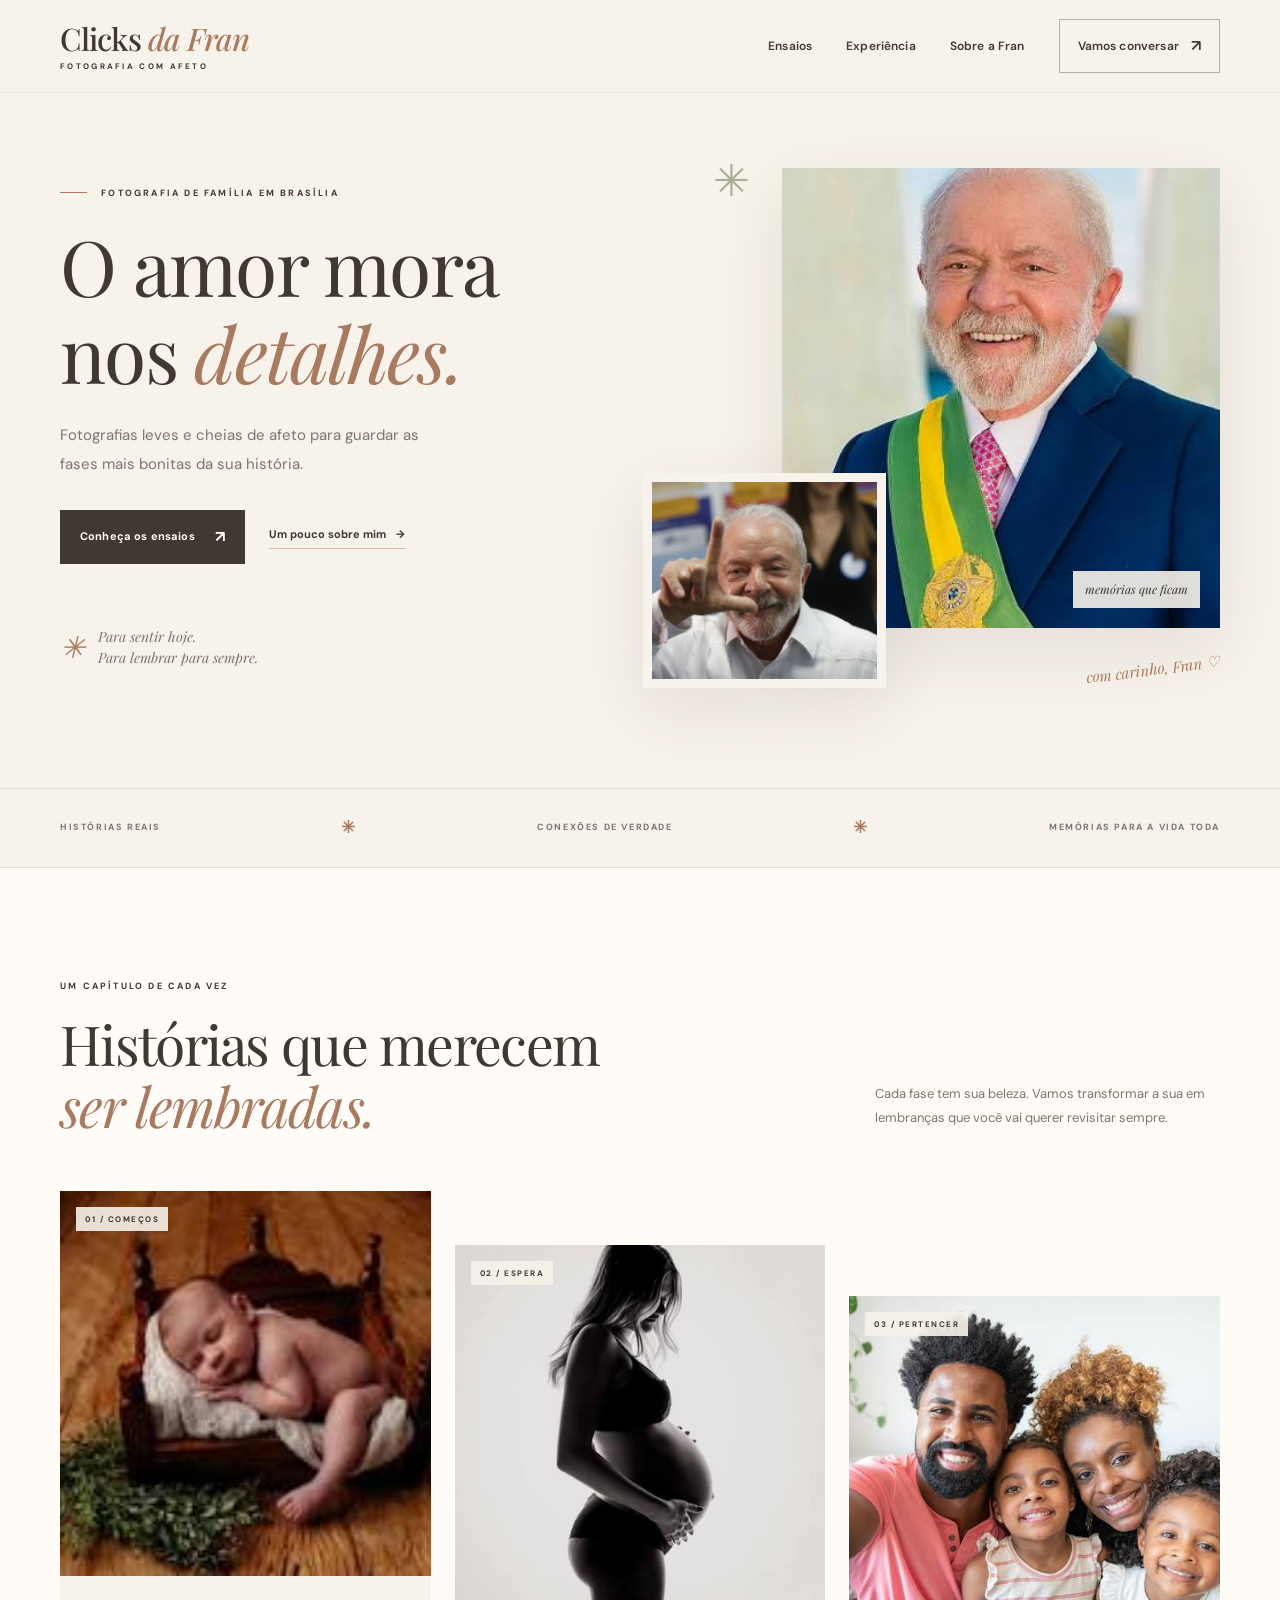
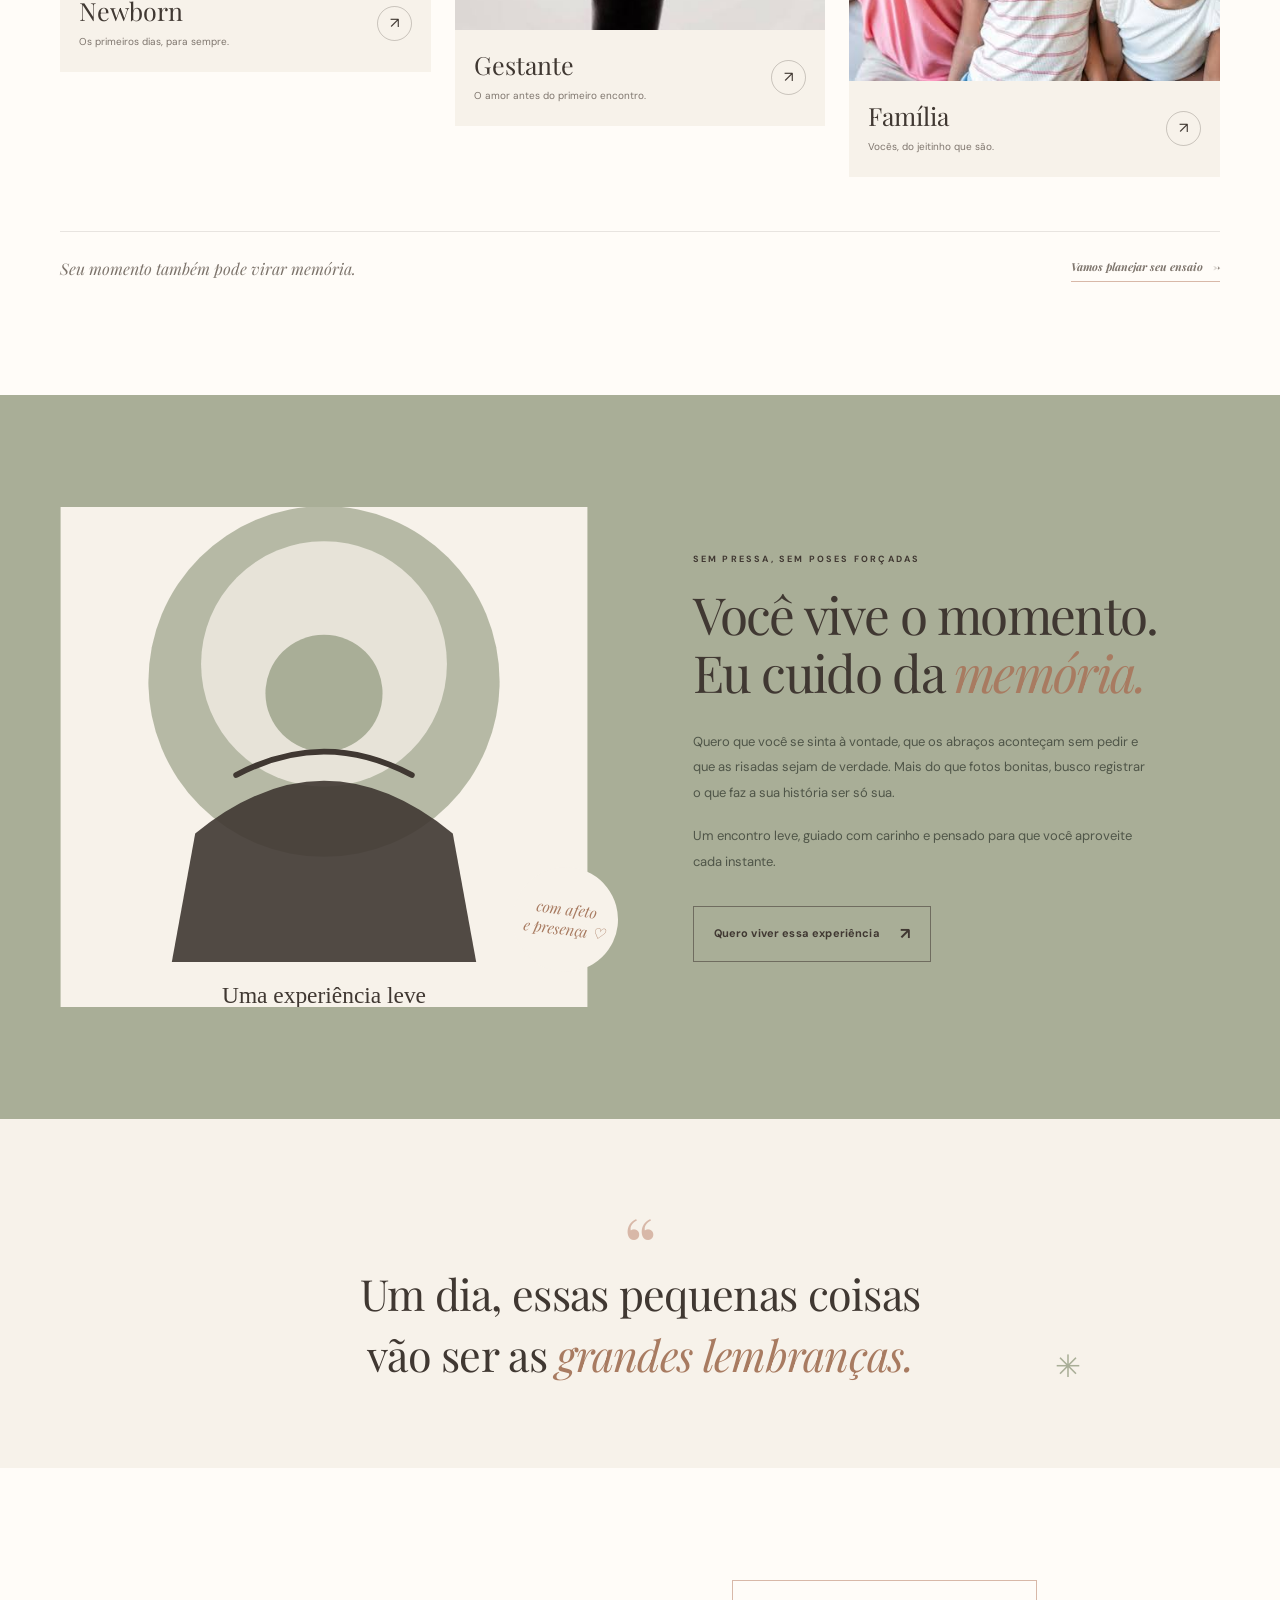
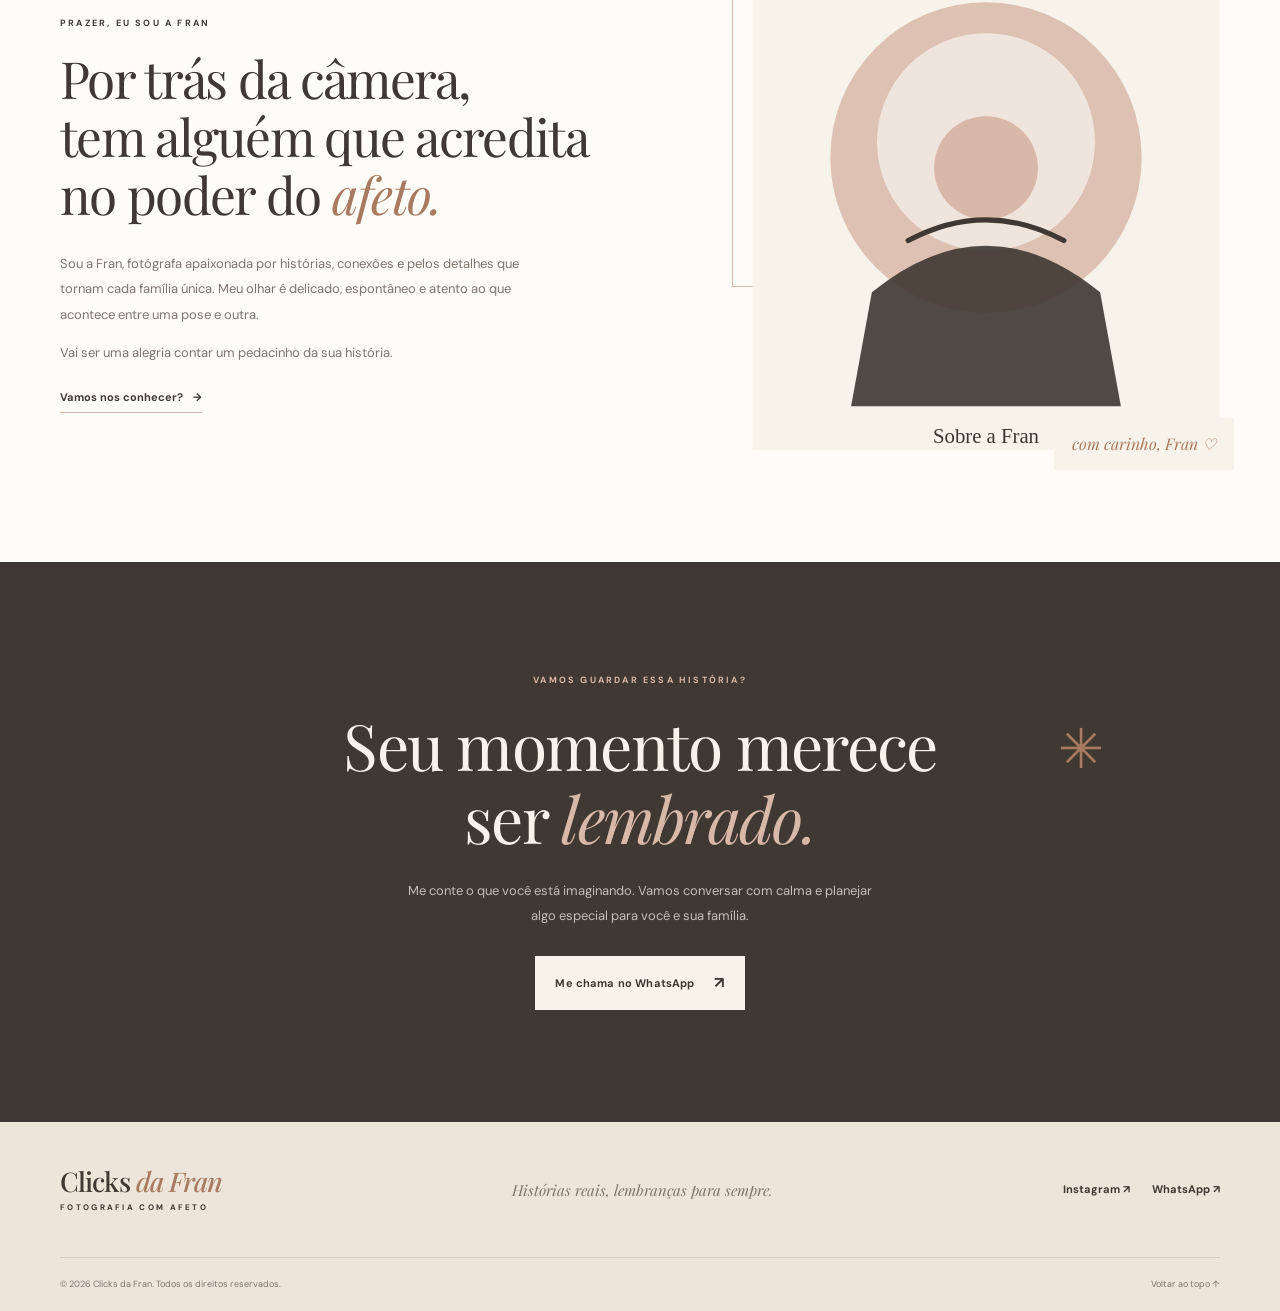
==== commit 7f8f8ff9: "adicionando script GA4" ====
--- a/index.html
+++ b/index.html
@@ -48,11 +48,11 @@
         </div>
         <div class="hero-art" aria-label="Composição ilustrativa em tons naturais">
           <div class="hero-photo hero-photo-main">
-            <img src="assets/images/hero-principal.svg" alt="Ilustração provisória para a foto principal do site">
+            <img src="assets/images/hero-principal.jpg" alt="Ilustração provisória para a foto principal do site">
             <span class="photo-label">memórias que ficam</span>
           </div>
           <div class="hero-photo hero-photo-small">
-            <img src="assets/images/hero-detalhe.svg" alt="Ilustração provisória de detalhe afetivo">
+            <img src="assets/images/hero-detalhe.jpg" alt="Ilustração provisória de detalhe afetivo">
           </div>
           <span class="hero-scribble" aria-hidden="true">com carinho, Fran ♡</span>
           <span class="hero-ornament" aria-hidden="true">✳</span>
@@ -79,17 +79,17 @@
         </div>
         <div class="portfolio-grid">
           <a class="portfolio-card portfolio-card-tall" href="newborn.html" aria-label="Conheça os ensaios newborn">
-            <img src="assets/images/ensaio-newborn.svg" alt="Ilustração provisória para ensaio newborn">
+            <img src="assets/images/ensaio-newborn.jpg" alt="Ilustração provisória para ensaio newborn">
             <span class="card-index">01 / COMEÇOS</span>
             <span class="portfolio-card-caption"><span><strong>Newborn</strong><small>Os primeiros dias, para sempre.</small></span><span class="round-arrow" aria-hidden="true">↗</span></span>
           </a>
           <a class="portfolio-card portfolio-card-offset" href="gestante.html" aria-label="Conheça os ensaios de gestante">
-            <img src="assets/images/ensaio-gestante.svg" alt="Ilustração provisória para ensaio de gestante">
+            <img src="assets/images/ensaio-gestante.jpg" alt="Ilustração provisória para ensaio de gestante">
             <span class="card-index">02 / ESPERA</span>
             <span class="portfolio-card-caption"><span><strong>Gestante</strong><small>O amor antes do primeiro encontro.</small></span><span class="round-arrow" aria-hidden="true">↗</span></span>
           </a>
           <a class="portfolio-card portfolio-card-family" href="familia.html" aria-label="Conheça os ensaios de família">
-            <img src="assets/images/ensaio-familia.svg" alt="Ilustração provisória para ensaio de família">
+            <img src="assets/images/ensaio-familia.jpg" alt="Ilustração provisória para ensaio de família">
             <span class="card-index">03 / PERTENCER</span>
             <span class="portfolio-card-caption"><span><strong>Família</strong><small>Vocês, do jeitinho que são.</small></span><span class="round-arrow" aria-hidden="true">↗</span></span>
           </a>
